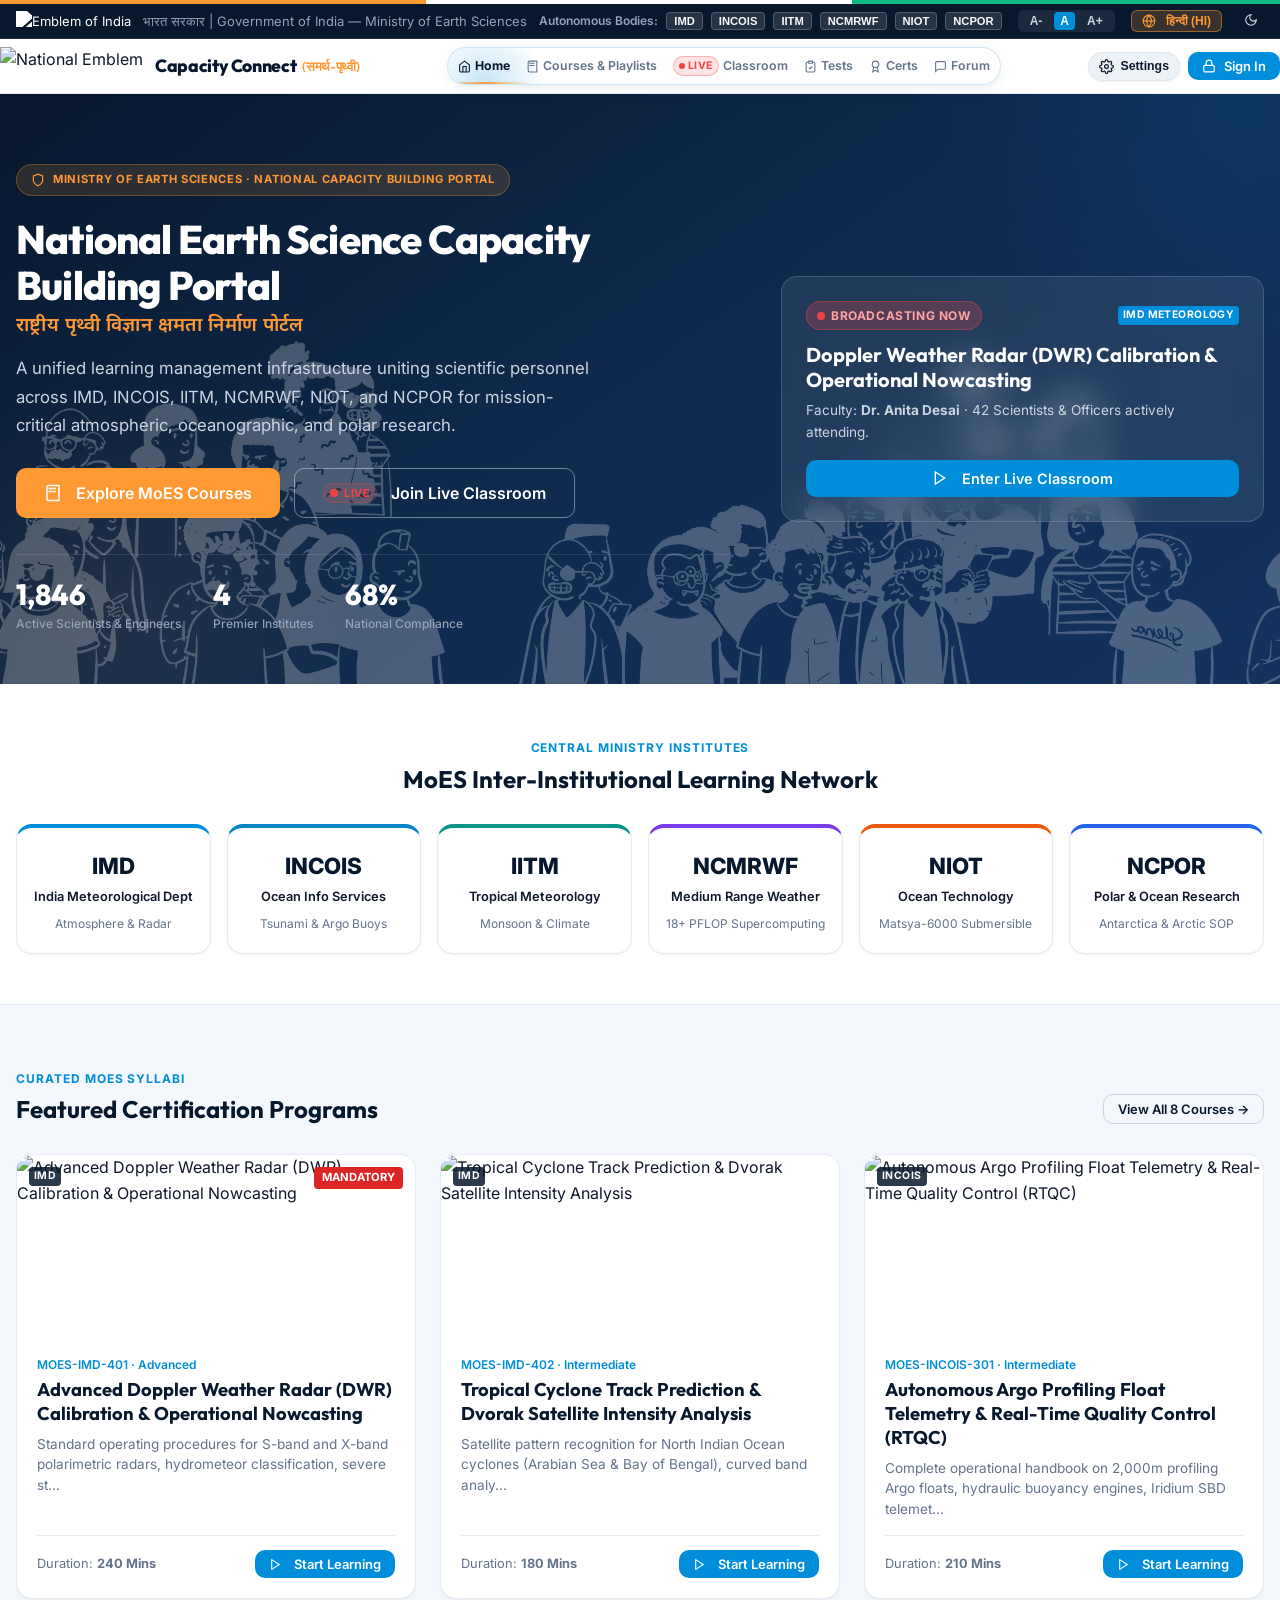
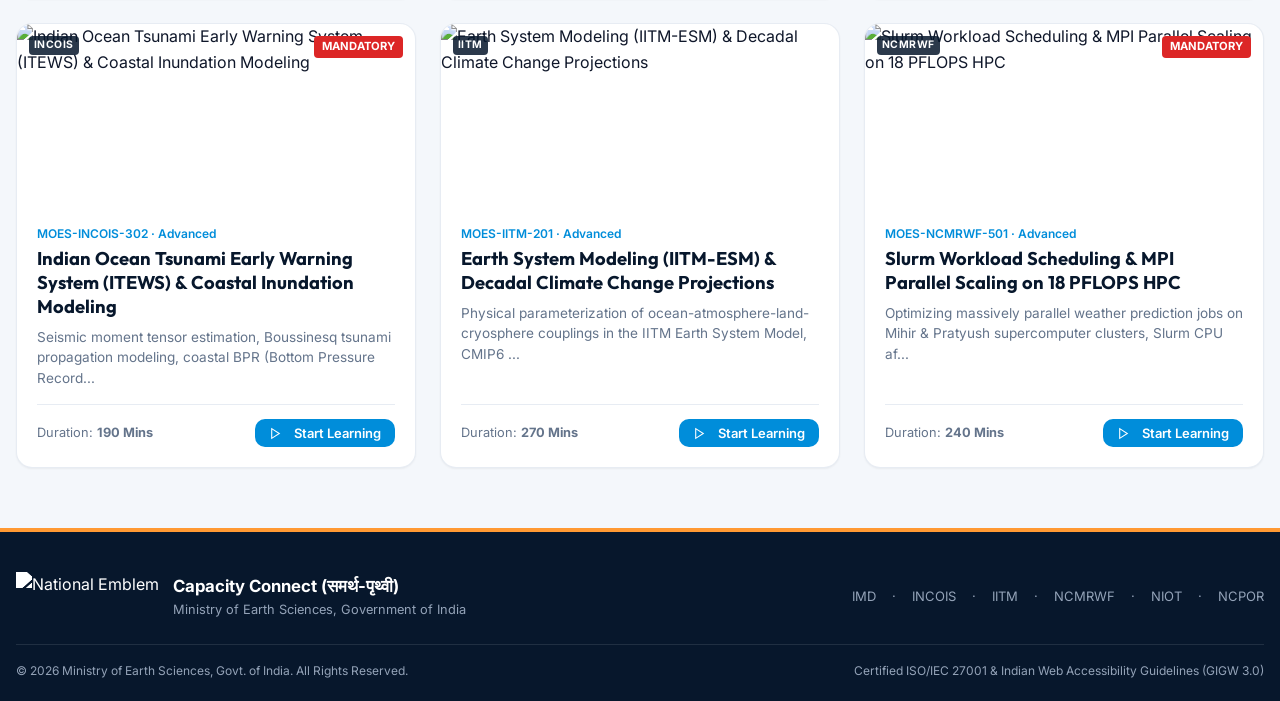
==== frontend/index.html @ c701a324 "feat: enterprise digital capacity building & LMS portal for MoES (SIH 2026 - PS 26075)" ====
<!DOCTYPE html>
<html lang="en">
<head>
  <meta charset="UTF-8" />
  <meta name="viewport" content="width=device-width, initial-scale=1.0" />
  <title>Capacity Connect (समर्थ-पृथ्वी) — Ministry of Earth Sciences, Govt. of India</title>
  <meta name="description" content="Official Enterprise E-Learning & Capacity Building Portal for Ministry of Earth Sciences (MoES) — IMD, INCOIS, IITM, NCMRWF, NIOT, NCPOR. SIH 2026." />
  
  <!-- Google Fonts -->
  <link rel="preconnect" href="https://fonts.googleapis.com">
  <link rel="preconnect" href="https://fonts.gstatic.com" crossorigin>
  <link href="https://fonts.googleapis.com/css2?family=Inter:wght@300;400;500;600;700;800&family=Outfit:wght@400;500;600;700;800&family=Merriweather:ital,wght@0,400;0,700;1,300&display=swap" rel="stylesheet">

  <!-- Application Styles -->
  <link rel="stylesheet" href="./src/styles/theme.css" />
  <link rel="stylesheet" href="./src/styles/components.css" />
  <link rel="stylesheet" href="./src/styles/responsive.css" />
</head>
<body>

  <!-- Dynamic Component Mount Points -->
  <header id="navbar-mount"></header>
  <main id="main-content-mount" style="flex: 1;"></main>
  
  <!-- Modals -->
  <div id="auth-modal-mount"></div>
  <div id="profile-modal-mount"></div>
  <div id="faculty-modal-mount"></div>

  <!-- Footer -->
  <footer style="background: var(--primary-navy); color: #94A3B8; padding: 40px 0 20px; border-top: 4px solid var(--saffron-gold); margin-top: auto;">
    <div class="app-container">
      <div style="display: flex; justify-content: space-between; align-items: center; flex-wrap: wrap; gap: 20px; padding-bottom: 24px; border-bottom: 1px solid rgba(255, 255, 255, 0.1);">
        <div style="display: flex; align-items: center; gap: 14px;">
          <img src="https://upload.wikimedia.org/wikipedia/commons/5/55/Emblem_of_India.svg" alt="National Emblem" style="height: 48px; filter: brightness(0) invert(1);" />
          <div>
            <div style="font-weight: 700; color: #FFF; font-size: 1.05rem;">Capacity Connect (समर्थ-पृथ्वी)</div>
            <div style="font-size: 0.8rem;">Ministry of Earth Sciences, Government of India</div>
          </div>
        </div>

        <div style="display: flex; gap: 16px; font-size: 0.8125rem;">
          <span>IMD</span> · <span>INCOIS</span> · <span>IITM</span> · <span>NCMRWF</span> · <span>NIOT</span> · <span>NCPOR</span>
        </div>
      </div>

      <div style="display: flex; justify-content: space-between; align-items: center; padding-top: 16px; font-size: 0.75rem; flex-wrap: wrap; gap: 10px;">
        <div>
          © 2026 Ministry of Earth Sciences, Govt. of India. All Rights Reserved.
        </div>
        <div>
          Certified ISO/IEC 27001 & Indian Web Accessibility Guidelines (GIGW 3.0)
        </div>
      </div>
    </div>
  </footer>

  <!-- Supabase SDK (v2 for Vanilla JS) -->
  <script src="https://cdn.jsdelivr.net/npm/@supabase/supabase-js@2"></script>
  <!-- API Gateway & PostgreSQL Services -->
  <script src="./src/services/apiGatewayClient.js"></script>
  <script src="./src/services/supabaseAuth.js"></script>
  <script src="./src/services/postgresService.js"></script>
  <script src="./src/config/supabase-config.js"></script>

  <!-- Firebase SDK (compat mode for vanilla JS) -->
  <script src="https://www.gstatic.com/firebasejs/10.12.0/firebase-app-compat.js"></script>
  <script src="https://www.gstatic.com/firebasejs/10.12.0/firebase-auth-compat.js"></script>
  <script src="https://www.gstatic.com/firebasejs/10.12.0/firebase-firestore-compat.js"></script>
  <script src="./src/config/firebase-config.js"></script>

  <!-- Core Libraries -->
  <script src="./src/vendor/gsap.min.js"></script>

  <!-- Scripts: i18n Engine & Components -->
  <script src="./src/i18n/i18n.js"></script>
  <script src="./src/components/CrowdCanvas.js"></script>
  <script src="./src/components/Navbar.js"></script>
  <script src="./src/components/AuthModal.js"></script>
  <script src="./src/components/ProfileModal.js"></script>
  <script src="./src/components/SettingsModal.js"></script>
  <script src="./src/components/LiveClassRoom.js"></script>
  <script src="./src/components/VideoPlayer.js"></script>
  <script src="./src/components/QuizExam.js"></script>
  <script src="./src/components/CertificateView.js"></script>
  <script src="./src/components/SkillHeatmap.js"></script>
  <script src="./src/components/DoubtForum.js"></script>
  <script src="./src/components/Leaderboard.js"></script>
  <script src="./src/components/FacultyStudio.js"></script>
  <script src="./src/components/LeaderAnalytics.js"></script>

  <!-- Master Application Script -->
  <script src="./src/pages/App.js"></script>
</body>
</html>
---- frontend/src/styles/theme.css ----
/**
 * theme.css - Design Tokens & Core Color System
 * Capacity Connect (समर्थ-पृथ्वी) — Ministry of Earth Sciences (MoES)
 * Phase 2: Enhanced dark mode, animations, Hindi font support
 */

@import url('https://fonts.googleapis.com/css2?family=Inter:wght@300;400;500;600;700;800&family=Outfit:wght@400;500;600;700;800&family=Merriweather:ital,wght@0,400;0,700;1,300&family=Noto+Sans+Devanagari:wght@400;500;600;700&display=swap');

:root {
  /* MoES Official Palette */
  --primary-navy: #07172C;
  --primary-navy-light: #0E294B;
  --primary-navy-card: #13335D;
  --ocean-cyan: #008DDA;
  --ocean-cyan-hover: #0077B6;
  --ocean-cyan-glow: rgba(0, 141, 218, 0.25);
  --saffron-gold: #FF9933;
  --saffron-gold-hover: #E67E22;
  --forest-green: #10B981;
  --emergency-red: #EF4444;

  /* Neutrals & Surfaces */
  --bg-main: #F4F7FB;
  --bg-surface: #FFFFFF;
  --bg-subtle: #EDF2F7;
  --bg-dark-glass: rgba(7, 23, 44, 0.85);
  --bg-card-glass: rgba(255, 255, 255, 0.88);
  --bg-input: #FFFFFF;
  --bg-modal-overlay: rgba(7, 23, 44, 0.6);
  
  --border-light: rgba(226, 232, 240, 0.8);
  --border-medium: #CBD5E1;
  --border-cyan: rgba(0, 141, 218, 0.4);
  --border-input: #CBD5E1;

  /* Typography */
  --font-sans: 'Inter', -apple-system, BlinkMacSystemFont, "Segoe UI", Roboto, sans-serif;
  --font-heading: 'Outfit', sans-serif;
  --font-serif: 'Merriweather', Georgia, serif;
  --font-hindi: 'Noto Sans Devanagari', 'Mangal', sans-serif;

  --text-main: #0F172A;
  --text-muted: #64748B;
  --text-inverse: #FFFFFF;
  --text-gold: #D97706;
  --text-heading: #07172C;
  --text-link: var(--ocean-cyan);

  /* Elevation Shadows */
  --shadow-sm: 0 1px 2px 0 rgba(0, 0, 0, 0.05);
  --shadow-md: 0 4px 6px -1px rgba(0, 0, 0, 0.08), 0 2px 4px -1px rgba(0, 0, 0, 0.04);
  --shadow-lg: 0 10px 15px -3px rgba(0, 0, 0, 0.1), 0 4px 6px -2px rgba(0, 0, 0, 0.05);
  --shadow-xl: 0 20px 25px -5px rgba(7, 23, 44, 0.12), 0 10px 10px -5px rgba(7, 23, 44, 0.04);
  --shadow-cyan-glow: 0 0 20px rgba(0, 141, 218, 0.35);
  --shadow-card-hover: 0 12px 28px -6px rgba(7, 23, 44, 0.15);

  /* Transitions & Radii */
  --radius-sm: 6px;
  --radius-md: 10px;
  --radius-lg: 16px;
  --radius-xl: 24px;
  --radius-full: 9999px;
  --transition: all 0.25s cubic-bezier(0.4, 0, 0.2, 1);
  --transition-fast: all 0.15s ease;
  --transition-slow: all 0.4s cubic-bezier(0.25, 0.46, 0.45, 0.94);
}

/* ============================================
   DARK MODE TOKENS - Comprehensive Coverage
   ============================================ */
body.dark-mode {
  --bg-main: #0B132B;
  --bg-surface: #1C2541;
  --bg-subtle: #243054;
  --bg-card-glass: rgba(28, 37, 65, 0.9);
  --bg-input: #1a2240;
  --bg-modal-overlay: rgba(0, 0, 0, 0.7);

  --border-light: rgba(255, 255, 255, 0.08);
  --border-medium: rgba(255, 255, 255, 0.15);
  --border-input: rgba(255, 255, 255, 0.18);

  --text-main: #F1F5F9;
  --text-muted: #94A3B8;
  --text-heading: #FFFFFF;
  --text-gold: #FBBF24;

  --shadow-sm: 0 1px 3px rgba(0, 0, 0, 0.3);
  --shadow-md: 0 4px 8px rgba(0, 0, 0, 0.35);
  --shadow-lg: 0 10px 20px rgba(0, 0, 0, 0.4);
  --shadow-card-hover: 0 12px 28px rgba(0, 0, 0, 0.45);
}

/* ============================================
   BASE RESETS & TYPOGRAPHY
   ============================================ */
* {
  box-sizing: border-box;
  margin: 0;
  padding: 0;
}

html {
  scroll-behavior: smooth;
  overflow-x: hidden;
}

body {
  font-family: var(--font-sans);
  background-color: var(--bg-main);
  color: var(--text-main);
  line-height: 1.6;
  min-height: 100vh;
  display: flex;
  flex-direction: column;
  -webkit-font-smoothing: antialiased;
  -moz-osx-font-smoothing: grayscale;
  overflow-x: hidden;
}

h1, h2, h3, h4, h5, h6 {
  font-family: var(--font-heading);
  color: var(--text-heading);
  font-weight: 700;
  line-height: 1.25;
}

body.dark-mode h1,
body.dark-mode h2,
body.dark-mode h3,
body.dark-mode h4 {
  color: #FFFFFF;
}

/* Hindi text styling */
.hindi-text, [lang="hi"] {
  font-family: var(--font-hindi);
}

a {
  color: var(--text-link);
  text-decoration: none;
  transition: var(--transition);
}

a:hover {
  color: var(--ocean-cyan-hover);
}

/* Indian Tricolor Ribbon */
.tricolor-stripe {
  height: 4px;
  width: 100%;
  background: linear-gradient(90deg, #FF9933 0%, #FF9933 33.3%, #FFFFFF 33.3%, #FFFFFF 66.6%, #10B981 66.6%, #10B981 100%);
  position: relative;
  z-index: 1000;
}

/* Accessibility Font Resizing */
body.font-small { font-size: 14px; }
body.font-normal { font-size: 16px; }
body.font-large { font-size: 18px; }

/* ============================================
   DARK MODE: FORM ELEMENTS
   ============================================ */
body.dark-mode input,
body.dark-mode textarea,
body.dark-mode select {
  background-color: var(--bg-input) !important;
  color: var(--text-main) !important;
  border-color: var(--border-input) !important;
}

body.dark-mode input::placeholder,
body.dark-mode textarea::placeholder {
  color: #64748B !important;
}

body.dark-mode option {
  background-color: var(--bg-surface);
  color: var(--text-main);
}

body.dark-mode .modal-card {
  background: var(--bg-surface);
  border-color: var(--border-medium);
}

body.dark-mode .form-label {
  color: var(--text-main);
}

body.dark-mode .form-control {
  background: var(--bg-input);
  color: var(--text-main);
  border-color: var(--border-input);
}

body.dark-mode footer {
  background: #060e1f !important;
}

body.dark-mode .gov-top-bar {
  background-color: #050c1b;
}

body.dark-mode .main-navbar {
  background: rgba(28, 37, 65, 0.95);
  border-bottom-color: rgba(255, 255, 255, 0.06);
}

body.dark-mode .nav-link {
  color: #CBD5E1;
}

body.dark-mode .nav-link:hover,
body.dark-mode .nav-link.active {
  color: var(--ocean-cyan);
  background: rgba(0, 141, 218, 0.12);
}

body.dark-mode .profile-name {
  color: #F1F5F9;
}

body.dark-mode .btn-outline {
  color: #CBD5E1;
  border-color: rgba(255, 255, 255, 0.2);
}

body.dark-mode .btn-outline:hover {
  background: rgba(0, 141, 218, 0.15);
  border-color: var(--ocean-cyan);
  color: var(--ocean-cyan);
}

body.dark-mode .inst-filter-btn {
  background: rgba(255, 255, 255, 0.06);
  color: #94A3B8;
  border-color: rgba(255, 255, 255, 0.1);
}

body.dark-mode .inst-filter-btn.active {
  background: var(--ocean-cyan);
  color: #FFF;
}

body.dark-mode .catalog-search-input {
  background: var(--bg-input) !important;
  color: var(--text-main) !important;
  border-color: var(--border-input) !important;
}

body.dark-mode .divider-text {
  color: #64748B;
}

body.dark-mode .divider-text::before,
body.dark-mode .divider-text::after {
  background: rgba(255, 255, 255, 0.1);
}

/* ============================================
   ANIMATION KEYFRAMES
   ============================================ */

/* Reveal from bottom */
@keyframes revealUp {
  from {
    opacity: 0;
    transform: translateY(40px);
  }
  to {
    opacity: 1;
    transform: translateY(0);
  }
}

/* Fade in */
@keyframes fadeIn {
  from { opacity: 0; }
  to { opacity: 1; }
}

/* Slide in from left */
@keyframes slideInLeft {
  from {
    opacity: 0;
    transform: translateX(-30px);
  }
  to {
    opacity: 1;
    transform: translateX(0);
  }
}

/* Slide in from right */
@keyframes slideInRight {
  from {
    opacity: 0;
    transform: translateX(30px);
  }
  to {
    opacity: 1;
    transform: translateX(0);
  }
}

/* Scale pop */
@keyframes scalePop {
  0% { transform: scale(0.8); opacity: 0; }
  70% { transform: scale(1.02); }
  100% { transform: scale(1); opacity: 1; }
}

/* Shimmer loading effect */
@keyframes shimmer {
  0% { background-position: -200% 0; }
  100% { background-position: 200% 0; }
}

/* Pulse glow */
@keyframes pulseGlow {
  0%, 100% { box-shadow: 0 0 0 0 rgba(0, 141, 218, 0.3); }
  50% { box-shadow: 0 0 20px 4px rgba(0, 141, 218, 0.15); }
}

/* Counter tick up */
@keyframes countUp {
  from { opacity: 0; transform: translateY(20px); }
  to { opacity: 1; transform: translateY(0); }
}

/* Floating particles */
@keyframes float {
  0%, 100% { transform: translateY(0) rotate(0deg); }
  33% { transform: translateY(-12px) rotate(2deg); }
  66% { transform: translateY(-6px) rotate(-1deg); }
}

/* Spin */
@keyframes spin {
  from { transform: rotate(0deg); }
  to { transform: rotate(360deg); }
}

/* Progress bar */
@keyframes progressFill {
  from { width: 0%; }
  to { width: var(--progress-width, 100%); }
}

/* Menu slide in */
@keyframes menuSlideIn {
  from {
    opacity: 0;
    transform: translateX(100%);
  }
  to {
    opacity: 1;
    transform: translateX(0);
  }
}

@keyframes menuSlideOut {
  from {
    opacity: 1;
    transform: translateX(0);
  }
  to {
    opacity: 0;
    transform: translateX(100%);
  }
}

/* Stagger children */
.stagger-children > * {
  opacity: 0;
  animation: revealUp 0.5s ease forwards;
}
.stagger-children > *:nth-child(1) { animation-delay: 0.05s; }
.stagger-children > *:nth-child(2) { animation-delay: 0.1s; }
.stagger-children > *:nth-child(3) { animation-delay: 0.15s; }
.stagger-children > *:nth-child(4) { animation-delay: 0.2s; }
.stagger-children > *:nth-child(5) { animation-delay: 0.25s; }
.stagger-children > *:nth-child(6) { animation-delay: 0.3s; }
.stagger-children > *:nth-child(7) { animation-delay: 0.35s; }
.stagger-children > *:nth-child(8) { animation-delay: 0.4s; }

/* Scroll Reveal Classes */
.reveal-on-scroll {
  opacity: 0;
  transform: translateY(30px);
  transition: opacity 0.6s ease, transform 0.6s ease;
}

.reveal-on-scroll.revealed {
  opacity: 1;
  transform: translateY(0);
}

.reveal-left {
  opacity: 0;
  transform: translateX(-30px);
  transition: opacity 0.6s ease, transform 0.6s ease;
}

.reveal-left.revealed {
  opacity: 1;
  transform: translateX(0);
}

.reveal-right {
  opacity: 0;
  transform: translateX(30px);
  transition: opacity 0.6s ease, transform 0.6s ease;
}

.reveal-right.revealed {
  opacity: 1;
  transform: translateX(0);
}

/* Upload progress animation */
.upload-progress-bar {
  height: 6px;
  background: linear-gradient(90deg, var(--ocean-cyan), var(--saffron-gold));
  border-radius: 3px;
  animation: progressFill 2s ease-out forwards;
}

/* Animated counter */
.animated-counter {
  display: inline-block;
  animation: countUp 0.8s ease-out forwards;
}
---- frontend/src/styles/components.css ----
/**
 * components.css - Reusable UI Components
 * Capacity Connect LMS — MoES Govt of India
 */

/* Container Layout */
.app-container {
  max-width: 1520px;
  margin: 0 auto;
  padding: 0 24px;
  width: 100%;
  box-sizing: border-box;
}

@media (max-width: 1400px) {
  .app-container {
    padding: 0 16px;
  }
}

@media (min-width: 1600px) {
  .app-container {
    max-width: 1560px;
  }
}

/* Accessibility Top Bar */
.gov-top-bar {
  background-color: var(--primary-navy);
  color: #94A3B8;
  font-size: 0.8125rem;
  padding: 6px 0;
  border-bottom: 1px solid rgba(255, 255, 255, 0.1);
}

.gov-top-bar .inner {
  display: flex;
  justify-content: space-between;
  align-items: center;
}

.gov-top-bar .gov-identity {
  display: flex;
  align-items: center;
  gap: 12px;
}

.gov-top-bar .emblem-small {
  height: 20px;
  filter: brightness(0) invert(1);
}

.gov-top-bar .tools {
  display: flex;
  align-items: center;
  gap: 16px;
}

.font-resizer {
  display: flex;
  gap: 6px;
  background: rgba(255, 255, 255, 0.08);
  padding: 2px 6px;
  border-radius: var(--radius-sm);
}

.font-btn {
  background: none;
  border: none;
  color: #CBD5E1;
  font-size: 0.75rem;
  font-weight: 600;
  cursor: pointer;
  padding: 2px 6px;
  border-radius: 4px;
  transition: var(--transition);
}

.font-btn:hover, .font-btn.active {
  background: var(--ocean-cyan);
  color: #FFF;
}

.lang-toggle-btn {
  background: rgba(255, 153, 51, 0.2);
  border: 1px solid rgba(255, 153, 51, 0.5);
  color: var(--saffron-gold);
  font-weight: 600;
  font-size: 0.75rem;
  padding: 3px 10px;
  border-radius: var(--radius-sm);
  cursor: pointer;
  display: flex;
  align-items: center;
  gap: 6px;
  transition: var(--transition);
}

.lang-toggle-btn:hover {
  background: var(--saffron-gold);
  color: #FFF;
}

/* Main Navigation Bar */
.main-navbar {
  background: var(--bg-surface);
  box-shadow: var(--shadow-sm);
  position: sticky;
  top: 0;
  z-index: 900;
  backdrop-filter: blur(12px);
  -webkit-backdrop-filter: blur(12px);
  border-bottom: 1px solid var(--border-light);
}

.nav-inner {
  display: flex;
  justify-content: space-between;
  align-items: center;
  padding: 8px 0;
  gap: 12px;
  width: 100%;
  flex-wrap: nowrap;
}

.brand-section {
  display: flex;
  align-items: center;
  gap: 12px;
  flex-shrink: 0;
  min-width: 0;
}

.brand-emblem {
  height: 46px;
  width: auto;
  flex-shrink: 0;
  transition: height 0.2s ease;
}

.brand-text h1 {
  font-size: 1.25rem;
  font-weight: 800;
  letter-spacing: -0.02em;
  color: var(--primary-navy);
  display: flex;
  align-items: center;
  gap: 6px;
  margin: 0;
  line-height: 1.15;
  white-space: nowrap;
}

.brand-text .hindi-sub {
  font-size: 0.8rem;
  color: var(--saffron-gold);
  font-weight: 600;
  display: inline-block;
}

.brand-text .ministry-sub {
  font-size: 0.72rem;
  color: var(--text-muted);
  font-weight: 500;
  display: block;
  white-space: nowrap;
}

@media (max-width: 1450px) {
  .brand-text .ministry-sub {
    display: none !important;
  }
  .brand-emblem {
    height: 38px;
  }
  .brand-text h1 {
    font-size: 1.1rem;
  }
}

.nav-links {
  display: flex;
  align-items: center;
  gap: 8px;
  list-style: none;
}

.nav-link {
  color: var(--text-main);
  font-weight: 600;
  font-size: 0.85rem;
  padding: 6px 12px;
  border-radius: var(--radius-md);
  display: flex;
  align-items: center;
  gap: 6px;
  transition: var(--transition);
  cursor: pointer;
}

.nav-link:hover, .nav-link.active {
  background: var(--bg-subtle);
  color: var(--ocean-cyan);
}

.nav-actions {
  display: flex;
  align-items: center;
  justify-content: flex-end;
  gap: 8px;
  flex-shrink: 0;
}

/* Settings Pill Button */
.btn-settings-pill {
  display: inline-flex;
  align-items: center;
  gap: 6px;
  padding: 7px 12px;
  border-radius: var(--radius-full);
  background: var(--bg-subtle);
  border: 1px solid var(--border-light);
  color: var(--text-main);
  font-size: 0.8rem;
  font-weight: 600;
  cursor: pointer;
  transition: all 0.25s cubic-bezier(0.16, 1, 0.3, 1);
  box-shadow: 0 1px 3px rgba(0, 0, 0, 0.05);
  user-select: none;
  white-space: nowrap;
}

@media (max-width: 1320px) {
  .btn-settings-pill {
    padding: 6px 10px;
    font-size: 0.77rem;
  }
}

@media (max-width: 1180px) {
  .btn-settings-pill .settings-pill-label {
    display: none;
  }
  .btn-settings-pill {
    padding: 6px 8px;
  }
}

.btn-settings-pill:hover {
  background: rgba(0, 141, 218, 0.1);
  border-color: var(--ocean-cyan);
  color: var(--ocean-cyan);
  transform: translateY(-1px);
  box-shadow: 0 4px 12px rgba(0, 141, 218, 0.15);
}

.btn-settings-pill svg {
  transition: transform 0.4s ease;
}

.btn-settings-pill:hover svg {
  transform: rotate(45deg);
}

body.dark-mode .btn-settings-pill {
  background: rgba(30, 41, 59, 0.7);
  border-color: rgba(255, 255, 255, 0.12);
  color: #E2E8F0;
}

body.dark-mode .btn-settings-pill:hover {
  background: rgba(56, 189, 248, 0.15);
  border-color: var(--ocean-cyan);
  color: #38BDF8;
}

/* User Profile Badge Chip */
.user-profile-chip {
  display: flex;
  align-items: center;
  gap: 8px;
  background: var(--bg-subtle);
  padding: 3px 10px 3px 3px;
  border-radius: var(--radius-full);
  border: 1px solid var(--border-light);
  cursor: pointer;
  transition: var(--transition);
  flex-shrink: 0;
  user-select: none;
  white-space: nowrap;
}

.user-profile-chip:hover {
  border-color: var(--ocean-cyan);
  box-shadow: var(--shadow-sm);
}

.avatar-circle {
  width: 34px;
  height: 34px;
  border-radius: 50%;
  object-fit: cover;
  border: 2px solid var(--ocean-cyan);
  flex-shrink: 0;
}

.profile-info {
  display: flex;
  flex-direction: column;
}

.profile-name {
  font-size: 0.82rem;
  font-weight: 700;
  color: var(--primary-navy);
  line-height: 1.1;
  white-space: nowrap;
}

.role-tag {
  font-size: 0.65rem;
  font-weight: 700;
  text-transform: uppercase;
  letter-spacing: 0.04em;
  padding: 1px 5px;
  border-radius: 4px;
  display: inline-block;
  width: fit-content;
}

.role-tag.admin { background: #FEF3C7; color: #92400E; }
.role-tag.trainer { background: #E0E7FF; color: #3730A3; }
.role-tag.employee { background: #DCFCE7; color: #166534; }

/* Buttons */
.btn {
  display: inline-flex;
  align-items: center;
  justify-content: center;
  gap: 8px;
  font-family: var(--font-sans);
  font-weight: 600;
  font-size: 0.9rem;
  padding: 10px 20px;
  border-radius: var(--radius-md);
  border: none;
  cursor: pointer;
  transition: var(--transition);
}

.btn-primary {
  background: var(--ocean-cyan);
  color: #FFF;
}
.btn-primary:hover {
  background: var(--ocean-cyan-hover);
  box-shadow: 0 4px 12px rgba(0, 141, 218, 0.3);
}

.btn-saffron {
  background: var(--saffron-gold);
  color: #FFF;
}
.btn-saffron:hover {
  background: var(--saffron-gold-hover);
  box-shadow: 0 4px 12px rgba(255, 153, 51, 0.3);
}

.btn-outline {
  background: transparent;
  color: var(--primary-navy);
  border: 1.5px solid var(--border-medium);
}
.btn-outline:hover {
  background: var(--bg-subtle);
  border-color: var(--ocean-cyan);
  color: var(--ocean-cyan);
}

.btn-sm {
  padding: 6px 14px;
  font-size: 0.8125rem;
}

/* Modern Card */
.card {
  background: var(--bg-surface);
  border: 1px solid var(--border-light);
  border-radius: var(--radius-lg);
  padding: 24px;
  box-shadow: var(--shadow-sm);
  transition: var(--transition);
}

.card:hover {
  box-shadow: var(--shadow-lg);
  transform: translateY(-2px);
}

/* Pulsing Live Badge */
.live-badge {
  display: inline-flex;
  align-items: center;
  gap: 6px;
  background: rgba(239, 68, 68, 0.15);
  color: var(--emergency-red);
  font-size: 0.75rem;
  font-weight: 700;
  padding: 4px 10px;
  border-radius: var(--radius-full);
  border: 1px solid rgba(239, 68, 68, 0.3);
  text-transform: uppercase;
  letter-spacing: 0.05em;
}

.pulse-dot {
  width: 8px;
  height: 8px;
  background: var(--emergency-red);
  border-radius: 50%;
  animation: pulseAnimation 1.5s infinite;
}

@keyframes pulseAnimation {
  0% { transform: scale(0.95); box-shadow: 0 0 0 0 rgba(239, 68, 68, 0.7); }
  70% { transform: scale(1.1); box-shadow: 0 0 0 8px rgba(239, 68, 68, 0); }
  100% { transform: scale(0.95); box-shadow: 0 0 0 0 rgba(239, 68, 68, 0); }
}

/* Modal Overlay */
.modal-overlay {
  position: fixed;
  top: 0;
  left: 0;
  right: 0;
  bottom: 0;
  background: rgba(7, 23, 44, 0.65);
  backdrop-filter: blur(8px);
  display: flex;
  align-items: center;
  justify-content: center;
  z-index: 2000;
  padding: 20px;
  opacity: 0;
  visibility: hidden;
  transition: opacity 0.3s ease, visibility 0.3s ease;
}

.modal-overlay.active {
  opacity: 1;
  visibility: visible;
}

.modal-card {
  background: var(--bg-surface);
  border-radius: var(--radius-xl);
  width: 100%;
  max-width: 540px;
  box-shadow: var(--shadow-xl);
  overflow: hidden;
  border: 1px solid var(--border-light);
  transform: translateY(20px) scale(0.98);
  transition: transform 0.3s ease;
}

.modal-overlay.active .modal-card {
  transform: translateY(0) scale(1);
}

/* Split Sign-in Modal Card with Interactive DotMap (Travel Connect style) */
.modal-card-split {
  max-width: 980px;
  width: 95%;
  display: flex;
  overflow: hidden;
  border-radius: 20px;
  box-shadow: 0 30px 70px -15px rgba(10, 38, 71, 0.45);
  border: 1px solid var(--border-medium);
  background: var(--bg-surface);
}

.modal-left-map {
  width: 48%;
  min-height: 640px;
  position: relative;
  background: radial-gradient(circle at 20% 20%, #0A2647 0%, #06182E 70%, #030D1B 100%);
  overflow: hidden;
  display: flex;
  flex-direction: column;
  justify-content: space-between;
  border-right: 1px solid var(--border-light);
}

.dot-map-canvas {
  position: absolute;
  top: 0;
  left: 0;
  width: 100%;
  height: 100%;
  pointer-events: none;
}

.dot-map-overlay {
  position: relative;
  z-index: 5;
  padding: 32px;
  display: flex;
  flex-direction: column;
  height: 100%;
  justify-content: space-between;
  color: #FFF;
}

.dot-map-badge {
  display: inline-flex;
  align-items: center;
  gap: 6px;
  padding: 4px 10px;
  background: rgba(0, 141, 218, 0.2);
  border: 1px solid rgba(0, 141, 218, 0.4);
  color: #38BDF8;
  border-radius: 9999px;
  font-size: 0.72rem;
  font-weight: 700;
  letter-spacing: 0.05em;
  text-transform: uppercase;
}

.dot-map-nodes {
  background: rgba(10, 38, 71, 0.75);
  backdrop-filter: blur(12px);
  border: 1px solid rgba(255, 255, 255, 0.14);
  border-radius: 12px;
  padding: 14px 16px;
  margin-top: auto;
}

.modal-right-form {
  flex: 1;
  padding: 36px 32px;
  background: var(--bg-surface);
  overflow-y: auto;
  max-height: 88vh;
  position: relative;
}

/* Shimmer Button Effect */
.btn-shimmer-wrap {
  position: relative;
  overflow: hidden;
  border-radius: var(--radius-md);
}

.btn-shimmer-wrap::after {
  content: '';
  position: absolute;
  top: 0;
  left: -150%;
  width: 100%;
  height: 100%;
  background: linear-gradient(90deg, transparent, rgba(255, 255, 255, 0.35), transparent);
  transform: skewX(-20deg);
  transition: none;
}

.btn-shimmer-wrap:hover::after {
  left: 150%;
  transition: all 0.8s ease-in-out;
}

@media (max-width: 860px) {
  .modal-card-split {
    max-width: 480px;
    flex-direction: column;
  }
  .modal-left-map {
    display: none;
  }
  .modal-right-form {
    padding: 24px 20px;
  }
}

.modal-header {
  padding: 20px 28px;
  background: var(--primary-navy);
  color: #FFF;
  display: flex;
  justify-content: space-between;
  align-items: center;
}

.modal-header h3 {
  color: #FFF;
  font-size: 1.25rem;
  margin: 0;
}

.modal-close {
  background: none;
  border: none;
  color: #94A3B8;
  cursor: pointer;
  font-size: 1.5rem;
  line-height: 1;
}

.modal-close:hover {
  color: #FFF;
}

.modal-body {
  padding: 28px;
}

/* Form inputs */
.form-group {
  margin-bottom: 20px;
}

.form-label {
  display: block;
  font-size: 0.875rem;
  font-weight: 600;
  color: var(--primary-navy);
  margin-bottom: 6px;
}

.form-control {
  width: 100%;
  padding: 12px 16px;
  font-size: 0.9375rem;
  font-family: var(--font-sans);
  border: 1.5px solid var(--border-medium);
  border-radius: var(--radius-md);
  background: var(--bg-surface);
  color: var(--text-main);
  transition: var(--transition);
}

.form-control:focus {
  outline: none;
  border-color: var(--ocean-cyan);
  box-shadow: 0 0 0 3px var(--ocean-cyan-glow);
}

/* Google Sign-in Mock Button */
.btn-google {
  width: 100%;
  display: flex;
  align-items: center;
  justify-content: center;
  gap: 12px;
  background: #FFF;
  border: 1.5px solid #CBD5E1;
  color: #1E293B;
  padding: 12px 20px;
  font-weight: 600;
  font-size: 0.95rem;
  border-radius: var(--radius-md);
  cursor: pointer;
  transition: var(--transition);
}

.btn-google:hover {
  background: #F8FAFC;
  border-color: #94A3B8;
  box-shadow: var(--shadow-sm);
}

.btn-google img {
  width: 22px;
  height: 22px;
}

body.dark-mode .btn-google {
  background: var(--bg-surface);
  border-color: var(--border-medium);
  color: var(--text-main);
}

body.dark-mode .btn-google:hover {
  background: var(--bg-subtle);
  border-color: var(--ocean-cyan);
}

/* Google Account Chooser Cards */
.google-acc-card {
  transition: all 0.2s cubic-bezier(0.16, 1, 0.3, 1);
  user-select: none;
}
.google-acc-card:hover {
  border-color: #4285F4 !important;
  background: rgba(66, 133, 244, 0.06) !important;
  transform: translateY(-1px);
  box-shadow: 0 4px 12px rgba(66, 133, 244, 0.15);
}
.google-acc-card:active {
  transform: scale(0.99);
}
body.dark-mode .google-acc-card {
  background: var(--bg-surface);
  border-color: var(--border-medium);
}
body.dark-mode .google-acc-card:hover {
  background: rgba(66, 133, 244, 0.12) !important;
  border-color: #4285F4 !important;
}

/* Divider with text */
.divider-text {
  display: flex;
  align-items: center;
  text-align: center;
  margin: 20px 0;
  color: var(--text-muted);
  font-size: 0.8125rem;
  text-transform: uppercase;
  font-weight: 600;
  letter-spacing: 0.05em;
}

.divider-text::before,
.divider-text::after {
  content: '';
  flex: 1;
  border-bottom: 1px solid var(--border-light);
}

.divider-text::before { margin-right: 12px; }
.divider-text::after { margin-left: 12px; }

/* Circular Photo Uploader with real-time preview */
.avatar-upload-wrapper {
  display: flex;
  flex-direction: column;
  align-items: center;
  margin-bottom: 24px;
}

.avatar-upload-preview {
  width: 110px;
  height: 110px;
  border-radius: 50%;
  object-fit: cover;
  border: 4px solid var(--ocean-cyan);
  box-shadow: var(--shadow-md);
  margin-bottom: 12px;
  position: relative;
}

.avatar-upload-btn {
  display: inline-flex;
  align-items: center;
  gap: 6px;
  font-size: 0.8125rem;
  font-weight: 600;
  color: var(--ocean-cyan);
  cursor: pointer;
  padding: 6px 14px;
  border: 1px dashed var(--ocean-cyan);
  border-radius: var(--radius-full);
  background: rgba(0, 141, 218, 0.05);
  transition: var(--transition);
}

.avatar-upload-btn:hover {
  background: rgba(0, 141, 218, 0.15);
}

/* Exam Timer & Question Palette */
.exam-topbar {
  display: flex;
  justify-content: space-between;
  align-items: center;
  background: var(--primary-navy);
  color: #FFF;
  padding: 16px 24px;
  border-radius: var(--radius-lg) var(--radius-lg) 0 0;
}

.exam-timer {
  display: flex;
  align-items: center;
  gap: 8px;
  font-family: monospace;
  font-size: 1.35rem;
  font-weight: 700;
  color: var(--saffron-gold);
  background: rgba(255, 153, 51, 0.15);
  padding: 6px 14px;
  border-radius: var(--radius-md);
}

.question-palette-grid {
  display: grid;
  grid-template-columns: repeat(5, 1fr);
  gap: 10px;
  margin-top: 14px;
}

.palette-bubble {
  width: 36px;
  height: 36px;
  border-radius: 50%;
  display: flex;
  align-items: center;
  justify-content: center;
  font-weight: 700;
  font-size: 0.875rem;
  cursor: pointer;
  border: 1.5px solid var(--border-medium);
  background: var(--bg-surface);
  color: var(--text-muted);
  transition: var(--transition);
}

.palette-bubble.active {
  border-color: var(--ocean-cyan);
  box-shadow: 0 0 0 2px var(--ocean-cyan);
}

.palette-bubble.answered {
  background: var(--forest-green);
  color: #FFF;
  border-color: var(--forest-green);
}

.palette-bubble.marked {
  background: #A855F7;
  color: #FFF;
  border-color: #A855F7;
}

/* Official Certificate Guilloche Frame */
.cert-container {
  background: #FFFDF9;
  border: 8px double #C4A44D;
  padding: 40px;
  position: relative;
  box-shadow: 0 10px 30px rgba(0, 0, 0, 0.15);
  font-family: var(--font-serif);
  color: #1F2937;
  border-radius: 8px;
  max-width: 900px;
  margin: 0 auto;
}

.cert-corner-ornament {
  position: absolute;
  width: 32px;
  height: 32px;
  border: 2px solid #C4A44D;
}
.cert-corner-tl { top: 8px; left: 8px; border-right: none; border-bottom: none; }
.cert-corner-tr { top: 8px; right: 8px; border-left: none; border-bottom: none; }
.cert-corner-bl { bottom: 8px; left: 8px; border-right: none; border-top: none; }
.cert-corner-br { bottom: 8px; right: 8px; border-left: none; border-top: none; }

.cert-emblem {
  height: 70px;
  display: block;
  margin: 0 auto 12px;
}

.cert-title {
  text-align: center;
  font-size: 2.2rem;
  font-weight: 700;
  letter-spacing: 0.05em;
  color: #07172C;
  text-transform: uppercase;
  margin-bottom: 4px;
}

.cert-subtitle {
  text-align: center;
  font-size: 0.95rem;
  color: #6B7280;
  letter-spacing: 0.1em;
  text-transform: uppercase;
  margin-bottom: 24px;
}

.cert-candidate {
  text-align: center;
  font-size: 1.85rem;
  font-weight: 700;
  color: #B45309;
  text-decoration: underline;
  text-underline-offset: 6px;
  margin: 16px 0;
  font-family: var(--font-heading);
}

.cert-footer-row {
  display: flex;
  justify-content: space-between;
  align-items: flex-end;
  margin-top: 40px;
  padding-top: 20px;
  border-top: 1px solid #E5E7EB;
}

.cert-qr-box {
  text-align: center;
}

.cert-hash-stamp {
  font-family: monospace;
  font-size: 0.6875rem;
  color: #9CA3AF;
  word-break: break-all;
  max-width: 300px;
}

/* Skill Heatmap Grid */
.heatmap-table {
  width: 100%;
  border-collapse: collapse;
  margin-top: 16px;
  border-radius: var(--radius-md);
  overflow: hidden;
}

.heatmap-table th, .heatmap-table td {
  padding: 12px 16px;
  text-align: center;
  border: 1px solid var(--border-light);
  font-size: 0.875rem;
}

.heatmap-table th {
  background: var(--primary-navy);
  color: #FFF;
  font-weight: 600;
}

.heatmap-cell {
  font-weight: 700;
  border-radius: 4px;
  padding: 6px 12px;
  display: inline-block;
  min-width: 52px;
}

.score-low { background: #FEE2E2; color: #991B1B; }
.score-medium { background: #FEF3C7; color: #92400E; }
.score-high { background: #DCFCE7; color: #166534; }

/* -------------------------------------------------------------
   Scroll Reveal Animations
   ------------------------------------------------------------- */
.reveal-on-scroll {
  opacity: 0;
  transform: translateY(22px);
  transition: opacity 0.55s cubic-bezier(0.16, 1, 0.3, 1), transform 0.55s cubic-bezier(0.16, 1, 0.3, 1);
  will-change: opacity, transform;
}

.reveal-on-scroll.is-revealed {
  opacity: 1;
  transform: translateY(0);
}

/* -------------------------------------------------------------
   Faculty & Trainer Studio Styles
   ------------------------------------------------------------- */
.btn-faculty-studio {
  display: inline-flex;
  align-items: center;
  gap: 6px;
  background: linear-gradient(135deg, #FF9933 0%, #E67E22 100%);
  color: #FFFFFF !important;
  font-weight: 700;
  font-size: 0.8125rem;
  padding: 7px 14px;
  border-radius: 6px;
  border: none;
  cursor: pointer;
  box-shadow: 0 2px 6px rgba(230, 126, 34, 0.35);
  transition: transform 0.15s ease, box-shadow 0.15s ease;
}

.btn-faculty-studio:hover {
  transform: translateY(-1px);
  box-shadow: 0 4px 12px rgba(230, 126, 34, 0.45);
}

/* -------------------------------------------------------------
   MoES Faculty & Trainer Studio Styles
   ------------------------------------------------------------- */
.faculty-studio-card {
  max-width: 920px;
  width: 94%;
  max-height: 88vh;
  display: flex;
  flex-direction: column;
  background: var(--bg-surface);
  border-radius: 20px;
  box-shadow: 0 30px 80px rgba(0, 0, 0, 0.45);
  border: 1px solid var(--border-medium);
  overflow: hidden;
  animation: studioModalPop 0.3s cubic-bezier(0.16, 1, 0.3, 1);
}

@keyframes studioModalPop {
  from { opacity: 0; transform: scale(0.96) translateY(15px); }
  to { opacity: 1; transform: scale(1) translateY(0); }
}

.studio-tab-strip {
  display: flex;
  background: var(--bg-subtle);
  border-bottom: 1px solid var(--border-light);
  padding: 6px 16px 0;
  gap: 6px;
  overflow-x: auto;
  scrollbar-width: thin;
}

.studio-tab-btn {
  display: inline-flex;
  align-items: center;
  gap: 8px;
  padding: 12px 18px;
  background: transparent;
  border: none;
  border-bottom: 3px solid transparent;
  border-radius: 8px 8px 0 0;
  font-weight: 600;
  font-size: 0.85rem;
  color: var(--text-muted);
  cursor: pointer;
  white-space: nowrap;
  transition: all 0.2s ease;
}

.studio-tab-btn:hover {
  color: var(--ocean-cyan);
  background: rgba(0, 141, 218, 0.06);
}

.studio-tab-btn.active {
  color: var(--ocean-cyan);
  border-bottom-color: var(--ocean-cyan);
  background: var(--bg-surface);
  font-weight: 700;
  box-shadow: 0 -2px 8px rgba(0, 0, 0, 0.03);
}

/* Banner / Thumbnail Uploader & Preview */
.banner-uploader-card {
  background: var(--bg-subtle);
  border: 1.5px dashed var(--border-medium);
  border-radius: 12px;
  padding: 16px;
  transition: all 0.2s ease;
  margin-top: 8px;
}

.banner-uploader-card.drag-over {
  border-color: var(--ocean-cyan);
  background: rgba(0, 141, 218, 0.08);
}

.banner-preview-frame {
  position: relative;
  width: 100%;
  aspect-ratio: 16/9;
  max-height: 220px;
  background: #0B192C;
  border-radius: 10px;
  overflow: hidden;
  border: 1px solid var(--border-medium);
  display: flex;
  align-items: center;
  justify-content: center;
}

.banner-preview-frame img {
  width: 100%;
  height: 100%;
  object-fit: cover;
}

.banner-preset-grid {
  display: grid;
  grid-template-columns: repeat(auto-fit, minmax(130px, 1fr));
  gap: 10px;
  margin-top: 10px;
}

.banner-preset-card {
  cursor: pointer;
  border-radius: 8px;
  overflow: hidden;
  border: 2px solid transparent;
  background: var(--bg-surface);
  transition: all 0.2s ease;
  position: relative;
}

.banner-preset-card:hover {
  transform: translateY(-2px);
  border-color: var(--ocean-cyan);
  box-shadow: 0 4px 12px rgba(0, 141, 218, 0.2);
}

.banner-preset-card.selected {
  border-color: var(--saffron-gold);
  box-shadow: 0 0 0 2px var(--saffron-gold);
}

.banner-preset-card img {
  width: 100%;
  height: 60px;
  object-fit: cover;
  display: block;
}

.banner-preset-card .preset-label {
  padding: 4px 6px;
  font-size: 0.7rem;
  font-weight: 700;
  color: var(--text-main);
  text-align: center;
  white-space: nowrap;
  overflow: hidden;
  text-overflow: ellipsis;
}

/* Quiz Option Radio Item */
.quiz-opt-item {
  display: flex;
  align-items: center;
  gap: 10px;
  background: var(--bg-surface);
  border: 1px solid var(--border-medium);
  border-radius: 8px;
  padding: 8px 12px;
  transition: all 0.2s ease;
}

.quiz-opt-item:focus-within, .quiz-opt-item.is-correct {
  border-color: var(--forest-green);
  background: rgba(34, 197, 94, 0.06);
}

.quiz-opt-radio {
  accent-color: var(--forest-green);
  width: 18px;
  height: 18px;
  cursor: pointer;
  flex-shrink: 0;
}

.banner-source-nav {
  display: inline-flex;
  gap: 4px;
  background: var(--bg-subtle);
  padding: 4px;
  border-radius: 8px;
  border: 1px solid var(--border-medium);
  margin-bottom: 12px;
}

.banner-source-btn {
  padding: 6px 14px;
  font-size: 0.8rem;
  font-weight: 600;
  border-radius: 6px;
  border: none;
  background: transparent;
  color: var(--text-muted);
  cursor: pointer;
  transition: all 0.2s ease;
  display: flex;
  align-items: center;
  gap: 6px;
}

.banner-source-btn.active {
  background: var(--bg-surface);
  color: var(--ocean-cyan);
  box-shadow: 0 2px 6px rgba(0, 0, 0, 0.08);
}

.banner-preview-overlay {
  position: absolute;
  inset: 0;
  background: linear-gradient(180deg, rgba(0,0,0,0.3) 0%, rgba(0,0,0,0.1) 40%, rgba(0,0,0,0.85) 100%);
  display: flex;
  flex-direction: column;
  justify-content: space-between;
  padding: 12px 14px;
  pointer-events: none;
}

.banner-badge-live {
  display: inline-flex;
  align-items: center;
  gap: 6px;
  background: rgba(0, 141, 218, 0.85);
  backdrop-filter: blur(4px);
  color: #FFF;
  font-size: 0.7rem;
  font-weight: 700;
  padding: 3px 8px;
  border-radius: 4px;
  text-transform: uppercase;
  letter-spacing: 0.5px;
}

.banner-overlay-bottom {
  display: flex;
  align-items: flex-end;
  justify-content: space-between;
  gap: 12px;
}

.banner-lesson-preview-title {
  color: #FFF;
  font-size: 0.95rem;
  font-weight: 700;
  line-height: 1.3;
  text-shadow: 0 2px 4px rgba(0,0,0,0.8);
  display: -webkit-box;
  -webkit-line-clamp: 2;
  -webkit-box-orient: vertical;
  overflow: hidden;
}

.banner-duration-chip {
  background: rgba(0, 0, 0, 0.75);
  backdrop-filter: blur(4px);
  color: #FFF;
  font-size: 0.75rem;
  font-weight: 600;
  padding: 3px 8px;
  border-radius: 4px;
  font-family: monospace;
  white-space: nowrap;
  border: 1px solid rgba(255, 255, 255, 0.2);
}

.topic-chip-tag {
  display: inline-flex;
  align-items: center;
  padding: 4px 10px;
  border-radius: 20px;
  font-size: 0.75rem;
  font-weight: 600;
  background: var(--bg-surface);
  border: 1px solid var(--border-medium);
  color: var(--text-muted);
  cursor: pointer;
  transition: all 0.2s ease;
  user-select: none;
}

.topic-chip-tag:hover {
  background: rgba(0, 141, 218, 0.1);
  border-color: var(--ocean-cyan);
  color: var(--ocean-cyan);
}

.preview-question-card {
  background: var(--bg-surface);
  border: 1px solid var(--border-light);
  border-radius: 12px;
  padding: 16px;
  margin-top: 14px;
  box-shadow: 0 4px 12px rgba(0, 0, 0, 0.04);
}

.exam-metric-gauge {
  background: var(--bg-surface);
  border: 1px solid var(--border-medium);
  border-radius: 12px;
  padding: 16px;
  display: flex;
  align-items: center;
  justify-content: space-around;
  text-align: center;
  margin-bottom: 16px;
}

/* -------------------------------------------------------------
   Search & Institute Filter Pills
   ------------------------------------------------------------- */
.catalog-search-input:focus {
  border-color: var(--ocean-cyan) !important;
  box-shadow: 0 0 0 3px var(--ocean-cyan-glow) !important;
}

.inst-filter-btn {
  padding: 6px 14px;
  border-radius: 20px;
  font-size: 0.8125rem;
  font-weight: 600;
  border: 1px solid var(--border-medium);
  background: var(--bg-surface);
  color: var(--text-main);
  cursor: pointer;
  transition: all 0.15s ease;
}

.inst-filter-btn:hover {
  background: var(--bg-subtle);
  border-color: var(--ocean-cyan);
}

.inst-filter-btn.active {
  background: var(--primary-navy);
  color: #FFFFFF;
  border-color: var(--primary-navy);
}

.inst-pill {
  background: rgba(255, 255, 255, 0.12);
  border: 1px solid rgba(255, 255, 255, 0.2);
  color: #F8FAFC;
  font-size: 0.7rem;
  font-weight: 600;
  padding: 2px 7px;
  border-radius: 4px;
  cursor: pointer;
  transition: background 0.15s ease;
}

.inst-pill:hover {
  background: var(--saffron-gold);
  color: #07172C;
  border-color: var(--saffron-gold);
}

.role-selector-pill {
  display: flex;
  align-items: center;
  gap: 6px;
  padding: 5px 10px;
  border-radius: 6px;
  background: rgba(255, 255, 255, 0.08);
  border: 1px solid rgba(255, 255, 255, 0.2);
  color: #CBD5E1;
}

/* Institute Badge Accents */
.role-tag.imd { background: #008DDA; color: #FFF; }
.role-tag.incois { background: #0284C7; color: #FFF; }
.role-tag.iitm { background: #0D9488; color: #FFF; }
.role-tag.ncmrwf { background: #7C3AED; color: #FFF; }
.role-tag.niot { background: #EA580C; color: #FFF; }
.role-tag.ncpor { background: #2563EB; color: #FFF; }

/* ============================================
   HAMBURGER MENU (Mobile)
   ============================================ */
.hamburger-btn {
  display: none;
  background: none;
  border: none;
  cursor: pointer;
  padding: 6px;
  color: var(--text-main);
  z-index: 1001;
}

.hamburger-btn svg {
  display: block;
}

/* Mobile Drawer */
.mobile-drawer-overlay {
  position: fixed;
  inset: 0;
  background: rgba(7, 23, 44, 0.6);
  backdrop-filter: blur(6px);
  z-index: 5000;
  opacity: 0;
  visibility: hidden;
  transition: opacity 0.3s ease, visibility 0.3s ease;
}

.mobile-drawer-overlay.open {
  opacity: 1;
  visibility: visible;
}

.mobile-drawer {
  position: fixed;
  top: 0;
  right: 0;
  bottom: 0;
  width: 300px;
  max-width: 85vw;
  background: var(--bg-surface);
  box-shadow: -8px 0 30px rgba(0, 0, 0, 0.2);
  z-index: 5001;
  transform: translateX(100%);
  transition: transform 0.35s cubic-bezier(0.25, 0.46, 0.45, 0.94);
  overflow-y: auto;
  display: flex;
  flex-direction: column;
}

.mobile-drawer-overlay.open .mobile-drawer {
  transform: translateX(0);
}

.mobile-drawer-header {
  padding: 20px;
  background: var(--primary-navy);
  color: #FFF;
  display: flex;
  justify-content: space-between;
  align-items: center;
  border-bottom: 3px solid var(--saffron-gold);
}

.mobile-drawer-header h3 {
  color: #FFF;
  font-size: 1.1rem;
  margin: 0;
}

.mobile-drawer-close {
  background: none;
  border: none;
  color: #94A3B8;
  font-size: 1.5rem;
  cursor: pointer;
  padding: 4px;
}

.mobile-drawer-nav {
  list-style: none;
  padding: 12px 0;
  flex: 1;
}

.mobile-drawer-nav li {
  border-bottom: 1px solid var(--border-light);
}

.mobile-drawer-nav .nav-link {
  padding: 14px 20px;
  font-size: 1rem;
  display: flex;
  align-items: center;
  gap: 12px;
  color: var(--text-main);
  border-radius: 0;
  transition: background 0.2s ease;
}

.mobile-drawer-nav .nav-link:hover,
.mobile-drawer-nav .nav-link.active {
  background: var(--bg-subtle);
  color: var(--ocean-cyan);
}

.mobile-drawer-footer {
  padding: 16px 20px;
  border-top: 1px solid var(--border-light);
  display: flex;
  flex-direction: column;
  gap: 10px;
}

/* ============================================
   HERO SECTION ENHANCED
   ============================================ */
.home-hero {
  background: linear-gradient(145deg, #07172C 0%, #0E294B 45%, #13335D 100%);
  color: #FFF;
  position: relative;
  overflow: hidden;
  padding: 70px 0 50px;
}

.home-hero::before {
  content: '';
  position: absolute;
  top: -50%;
  right: -20%;
  width: 600px;
  height: 600px;
  background: radial-gradient(circle, rgba(0, 141, 218, 0.12) 0%, transparent 70%);
  border-radius: 50%;
  pointer-events: none;
  animation: float 8s ease-in-out infinite;
}

.home-hero::after {
  content: '';
  position: absolute;
  bottom: -30%;
  left: -10%;
  width: 500px;
  height: 500px;
  background: radial-gradient(circle, rgba(255, 153, 51, 0.08) 0%, transparent 70%);
  border-radius: 50%;
  pointer-events: none;
  animation: float 10s ease-in-out infinite reverse;
}

.hero-crowd-canvas {
  position: absolute;
  bottom: 0;
  left: 0;
  width: 100%;
  height: 100%;
  pointer-events: none;
  z-index: 0;
  opacity: 0.24;
  filter: invert(1) brightness(1.25);
  mix-blend-mode: screen;
  transition: opacity 0.4s ease;
}

body.dark-mode .hero-crowd-canvas {
  opacity: 0.30;
  filter: invert(1) brightness(1.4);
}

.hero-inner {
  display: grid;
  grid-template-columns: 1.2fr 0.8fr;
  gap: 40px;
  align-items: center;
  position: relative;
  z-index: 1;
}

.hero-content {
  animation: slideInLeft 0.8s ease forwards;
}

.gov-badge-pill {
  display: inline-flex;
  align-items: center;
  gap: 8px;
  background: rgba(255, 153, 51, 0.15);
  border: 1px solid rgba(255, 153, 51, 0.3);
  color: var(--saffron-gold);
  padding: 6px 14px;
  border-radius: var(--radius-full);
  font-size: 0.7rem;
  font-weight: 700;
  letter-spacing: 0.06em;
  text-transform: uppercase;
  margin-bottom: 20px;
}

.hero-title {
  font-size: 2.5rem;
  font-weight: 800;
  color: #FFFFFF;
  line-height: 1.15;
  margin-bottom: 16px;
  letter-spacing: -0.02em;
}

.hero-title .hindi-hero {
  display: block;
  font-size: 1.2rem;
  font-weight: 600;
  color: var(--saffron-gold);
  font-family: var(--font-hindi);
  margin-top: 8px;
  letter-spacing: 0.02em;
}

.hero-lead {
  font-size: 1.05rem;
  color: #CBD5E1;
  line-height: 1.7;
  margin-bottom: 28px;
  max-width: 580px;
}

.hero-actions {
  display: flex;
  gap: 14px;
  flex-wrap: wrap;
  margin-bottom: 36px;
}

.btn-lg {
  padding: 14px 28px;
  font-size: 1rem;
  border-radius: var(--radius-md);
}

.hero-stats {
  display: flex;
  gap: 32px;
  padding-top: 24px;
  border-top: 1px solid rgba(255, 255, 255, 0.1);
}

.stat-item {
  display: flex;
  flex-direction: column;
}

.stat-number {
  font-size: 1.8rem;
  font-weight: 800;
  color: #FFF;
  font-family: var(--font-heading);
  line-height: 1.1;
}

.stat-label {
  font-size: 0.75rem;
  color: #94A3B8;
  font-weight: 500;
  margin-top: 4px;
}

/* ============================================
   PROFILE PAGE DASHBOARD
   ============================================ */
.profile-dashboard {
  display: grid;
  grid-template-columns: 1fr 2fr;
  gap: 24px;
  padding: 24px 0;
}

.profile-sidebar {
  display: flex;
  flex-direction: column;
  align-items: center;
  gap: 16px;
}

.profile-avatar-large {
  width: 130px;
  height: 130px;
  border-radius: 50%;
  object-fit: cover;
  border: 4px solid var(--ocean-cyan);
  box-shadow: 0 0 20px rgba(0, 141, 218, 0.2);
  transition: var(--transition);
}

.profile-avatar-large:hover {
  transform: scale(1.05);
  box-shadow: 0 0 30px rgba(0, 141, 218, 0.35);
}

.profile-id-badge {
  background: var(--bg-subtle);
  border: 1px solid var(--border-light);
  border-radius: var(--radius-md);
  padding: 12px 20px;
  text-align: center;
  width: 100%;
}

.profile-id-badge .unique-id {
  font-family: monospace;
  font-size: 0.9rem;
  font-weight: 700;
  color: var(--ocean-cyan);
  letter-spacing: 0.05em;
}

.profile-stats-grid {
  display: grid;
  grid-template-columns: 1fr 1fr;
  gap: 12px;
  width: 100%;
}

.profile-stat-card {
  background: var(--bg-surface);
  border: 1px solid var(--border-light);
  border-radius: var(--radius-md);
  padding: 14px;
  text-align: center;
  transition: var(--transition);
}

.profile-stat-card:hover {
  border-color: var(--ocean-cyan);
  box-shadow: var(--shadow-sm);
}

.profile-stat-card .stat-value {
  font-size: 1.4rem;
  font-weight: 800;
  color: var(--ocean-cyan);
  font-family: var(--font-heading);
}

.profile-stat-card .stat-label {
  font-size: 0.7rem;
  color: var(--text-muted);
  font-weight: 600;
  text-transform: uppercase;
  margin-top: 2px;
}

.profile-details-section {
  display: flex;
  flex-direction: column;
  gap: 16px;
}

.profile-field-row {
  display: grid;
  grid-template-columns: 1fr 1fr;
  gap: 16px;
}

.profile-field {
  padding: 14px;
  background: var(--bg-subtle);
  border-radius: var(--radius-md);
  border: 1px solid var(--border-light);
}

.profile-field .field-label {
  font-size: 0.7rem;
  font-weight: 700;
  color: var(--text-muted);
  text-transform: uppercase;
  letter-spacing: 0.05em;
  margin-bottom: 4px;
  display: flex;
  align-items: center;
  gap: 6px;
}

.profile-field .field-value {
  font-size: 0.95rem;
  font-weight: 600;
  color: var(--text-main);
}

/* ============================================
   UPLOAD PROGRESS UI
   ============================================ */
.upload-zone {
  border: 2px dashed var(--border-medium);
  border-radius: var(--radius-lg);
  padding: 36px 24px;
  text-align: center;
  transition: var(--transition);
  cursor: pointer;
  position: relative;
  overflow: hidden;
  background: var(--bg-subtle);
}

.upload-zone:hover,
.upload-zone.drag-over {
  border-color: var(--ocean-cyan);
  background: rgba(0, 141, 218, 0.06);
}

.upload-zone .upload-icon {
  color: var(--text-muted);
  margin-bottom: 12px;
}

.upload-zone .upload-text {
  font-size: 0.95rem;
  font-weight: 600;
  color: var(--text-main);
}

.upload-zone .upload-hint {
  font-size: 0.8rem;
  color: var(--text-muted);
  margin-top: 6px;
}

.upload-progress-container {
  margin-top: 16px;
  background: var(--bg-subtle);
  border-radius: var(--radius-md);
  padding: 16px;
  border: 1px solid var(--border-light);
}

.upload-progress-track {
  height: 8px;
  background: var(--border-light);
  border-radius: 4px;
  overflow: hidden;
  margin: 10px 0;
}

.upload-progress-fill {
  height: 100%;
  background: linear-gradient(90deg, var(--ocean-cyan), var(--forest-green));
  border-radius: 4px;
  transition: width 0.3s ease;
}

.upload-status-text {
  font-size: 0.8rem;
  color: var(--text-muted);
  font-weight: 600;
  display: flex;
  justify-content: space-between;
}

.upload-success-preview {
  margin-top: 16px;
  background: #F0FDF4;
  border: 1px solid #BBF7D0;
  border-radius: var(--radius-md);
  padding: 16px;
  display: flex;
  align-items: center;
  gap: 14px;
}

.upload-success-preview .preview-thumb {
  width: 80px;
  height: 50px;
  background: #000;
  border-radius: 6px;
  overflow: hidden;
}

.upload-success-preview .preview-thumb video {
  width: 100%;
  height: 100%;
  object-fit: cover;
}

/* ============================================
   GLASSMORPHISM CARDS
   ============================================ */
.glass-card {
  background: rgba(255, 255, 255, 0.08);
  backdrop-filter: blur(16px);
  -webkit-backdrop-filter: blur(16px);
  border: 1px solid rgba(255, 255, 255, 0.12);
  border-radius: var(--radius-lg);
  transition: var(--transition);
}

.glass-card:hover {
  background: rgba(255, 255, 255, 0.12);
  border-color: rgba(255, 255, 255, 0.2);
}

/* ============================================
   ANIMATED COUNTER
   ============================================ */
.counter-animate {
  opacity: 0;
  transform: translateY(15px);
  transition: opacity 0.6s ease, transform 0.6s ease;
}

.counter-animate.visible {
  opacity: 1;
  transform: translateY(0);
}

/* ============================================
   MOBILE RESPONSIVE
   ============================================ */
@media (max-width: 1080px) {
  .hamburger-btn {
    display: flex;
  }

  .nav-links {
    display: none !important;
  }

  .btn-faculty-studio {
    display: none !important;
  }

  .role-selector-pill {
    display: none !important;
  }

  .hero-inner {
    grid-template-columns: 1fr;
    text-align: center;
  }

  .hero-title {
    font-size: 1.8rem;
  }

  .hero-lead {
    margin-left: auto;
    margin-right: auto;
  }

  .hero-actions {
    justify-content: center;
  }

  .hero-stats {
    justify-content: center;
  }

  .gov-top-bar .tools {
    flex-wrap: wrap;
    gap: 8px;
  }

  .institute-ticker {
    display: none !important;
  }

  .profile-dashboard {
    grid-template-columns: 1fr;
  }

  .profile-field-row {
    grid-template-columns: 1fr;
  }
}

@media (max-width: 600px) {
  .hero-title {
    font-size: 1.5rem;
  }

  .hero-stats {
    flex-direction: column;
    gap: 14px;
    align-items: center;
  }

  .nav-inner {
    padding: 10px 0;
  }

  .brand-emblem {
    height: 36px;
  }

  .brand-text h1 {
    font-size: 1.1rem;
  }

  .profile-stats-grid {
    grid-template-columns: 1fr;
  }
}

/* -------------------------------------------------------------
   Executive Leadership Dashboard & Restricted Navigation Styles
   ------------------------------------------------------------- */
.nav-link-leader {
  position: relative;
  background: rgba(255, 153, 51, 0.08) !important;
  border-radius: 9999px !important;
  color: var(--saffron-gold) !important;
  font-weight: 700 !important;
  border: 1px solid rgba(255, 153, 51, 0.28) !important;
  transition: all 0.2s ease-in-out;
}

.nav-link-leader:hover {
  background: rgba(255, 153, 51, 0.16) !important;
  border-color: var(--saffron-gold) !important;
  box-shadow: 0 0 10px rgba(255, 153, 51, 0.25);
}

.nav-link-leader.active {
  background: linear-gradient(135deg, rgba(255, 153, 51, 0.25), rgba(245, 158, 11, 0.15)) !important;
  border-color: var(--saffron-gold) !important;
  color: #FFF !important;
  box-shadow: 0 0 12px rgba(255, 153, 51, 0.35);
}

.leader-nav-dot {
  width: 6px;
  height: 6px;
  background: #FF9933;
  border-radius: 50%;
  display: inline-block;
  margin-left: 3px;
  box-shadow: 0 0 6px #FF9933;
  flex-shrink: 0;
}

.leader-dashboard-container .leader-table tr:hover {
  background-color: var(--bg-hover) !important;
}

body.dark-mode .leader-table thead tr {
  background: #1E293B !important;
}

body.dark-mode .leader-table tr {
  border-bottom-color: rgba(255, 255, 255, 0.08) !important;
}

body.dark-mode .leader-dashboard-container .card {
  background: #1E293B;
  border-color: rgba(255, 255, 255, 0.1);
  color: #F1F5F9;
}

body.dark-mode .leader-hero-banner {
  border-color: rgba(255, 255, 255, 0.15);
}

/* ============================================
   SPOTLIGHT NAVBAR (Website Adaptive Glassmorphic)
   ============================================ */
.spotlight-nav-wrapper {
  display: flex;
  align-items: center;
  justify-content: center;
  flex: 1 1 auto;
  min-width: 0;
  position: relative;
  margin: 0 6px;
}

.spotlight-nav {
  position: relative;
  display: flex;
  align-items: center;
  height: 42px;
  border-radius: 9999px;
  background: rgba(255, 255, 255, 0.85);
  backdrop-filter: blur(16px);
  -webkit-backdrop-filter: blur(16px);
  border: 1px solid rgba(0, 141, 218, 0.2);
  box-shadow: 0 4px 20px -2px rgba(0, 40, 80, 0.08), 0 2px 6px -1px rgba(0, 0, 0, 0.04);
  padding: 0 4px;
  overflow: hidden;
  max-width: 100%;
  transition: all 0.3s cubic-bezier(0.16, 1, 0.3, 1);
  --spotlight-x: 50%;
  --ambience-x: 50%;
  --spotlight-color: rgba(0, 141, 218, 0.16);
  --ambience-color: rgba(255, 153, 51, 0.95);
  --ambience-glow: rgba(0, 141, 218, 0.25);
}

body.dark-mode .spotlight-nav {
  background: rgba(15, 23, 42, 0.8);
  border-color: rgba(255, 255, 255, 0.14);
  box-shadow: 0 8px 32px -4px rgba(0, 0, 0, 0.45), 0 0 15px rgba(56, 189, 248, 0.12);
  --spotlight-color: rgba(56, 189, 248, 0.24);
  --ambience-color: rgba(255, 153, 51, 1);
  --ambience-glow: rgba(56, 189, 248, 0.3);
}

.spotlight-nav .nav-links {
  display: flex;
  align-items: center;
  height: 100%;
  gap: 2px;
  list-style: none;
  margin: 0;
  padding: 0;
  position: relative;
  z-index: 10;
  white-space: nowrap;
}

.spotlight-nav .nav-link {
  position: relative;
  display: flex;
  align-items: center;
  gap: 5px;
  padding: 5px 11px;
  font-size: 0.8125rem;
  font-weight: 600;
  color: var(--text-muted);
  border-radius: 9999px;
  background: transparent;
  transition: color 0.2s ease, transform 0.15s ease, background 0.2s ease;
  white-space: nowrap;
  user-select: none;
  text-decoration: none;
  cursor: pointer;
}

.spotlight-nav .nav-link:hover {
  color: var(--primary-navy);
  background: transparent;
}

body.dark-mode .spotlight-nav .nav-link:hover {
  color: #FFFFFF;
  background: transparent;
}

.spotlight-nav .nav-link.active {
  color: var(--primary-navy);
  font-weight: 700;
  background: transparent;
}

body.dark-mode .spotlight-nav .nav-link.active {
  color: #FFFFFF;
  background: transparent;
}

/* Nav Short Text Switching for Responsive Density */
.nav-text-short {
  display: none;
}
.nav-text-full {
  display: inline;
}

@media (max-width: 1400px) {
  .spotlight-nav {
    height: 38px;
    padding: 0 3px;
  }
  .spotlight-nav .nav-link {
    padding: 4px 7px;
    font-size: 0.77rem;
    gap: 4px;
  }
  .spotlight-nav .nav-link svg {
    width: 13px;
    height: 13px;
  }
  .nav-text-full {
    display: none !important;
  }
  .nav-text-short {
    display: inline !important;
  }
  .spotlight-nav .live-badge {
    padding: 1px 5px;
    font-size: 0.65rem;
    gap: 3px;
  }
  .spotlight-nav .live-badge .pulse-dot {
    width: 6px;
    height: 6px;
  }
}

@media (max-width: 1220px) {
  .spotlight-nav {
    overflow-x: auto;
    overflow-y: hidden;
    scrollbar-width: none;
    -ms-overflow-style: none;
  }
  .spotlight-nav::-webkit-scrollbar {
    display: none;
  }
}

/* 1. Moving Spotlight Layer (Follows cursor immediately) */
.spotlight-nav .spotlight-layer {
  pointer-events: none;
  position: absolute;
  top: 0;
  left: 0;
  right: 0;
  bottom: 0;
  z-index: 1;
  opacity: 0;
  transition: opacity 0.3s ease;
  background: radial-gradient(130px circle at var(--spotlight-x) 100%, var(--spotlight-color) 0%, transparent 60%);
}

.spotlight-nav.is-hovering .spotlight-layer {
  opacity: 1;
}

/* 2. Active State Ambience Light (Anchored to active item) */
.spotlight-nav .ambience-layer {
  pointer-events: none;
  position: absolute;
  top: 0;
  left: 0;
  right: 0;
  bottom: 0;
  z-index: 2;
  opacity: 0.9;
  background: radial-gradient(85px circle at var(--ambience-x) 100%, var(--ambience-glow) 0%, transparent 70%);
}

/* 3. Bottom Accent Ambience Line */
.spotlight-nav .ambience-line {
  pointer-events: none;
  position: absolute;
  bottom: 0;
  left: 0;
  right: 0;
  height: 2.5px;
  z-index: 3;
  background: radial-gradient(45px circle at var(--ambience-x) 0%, var(--ambience-color) 0%, transparent 100%);
}

@media (max-width: 1080px) {
  .spotlight-nav-wrapper {
    display: none !important;
  }
  .hamburger-btn {
    display: flex !important;
  }
}

/* ============================================
   SETTINGS & CONTROL CENTER MODAL
   ============================================ */
.settings-modal-card {
  background: var(--bg-surface);
  border: 1px solid var(--border-light);
  box-shadow: 0 25px 60px -15px rgba(0, 20, 50, 0.45);
}

body.dark-mode .settings-modal-card {
  background: #0F172A;
  border-color: rgba(255, 255, 255, 0.12);
  color: #F8FAFC;
}

body.dark-mode .settings-profile-card {
  background: #1E293B !important;
  border-color: rgba(255, 255, 255, 0.1) !important;
}

.role-card-option {
  transition: transform 0.2s ease, box-shadow 0.2s ease, border-color 0.2s ease;
}

.role-card-option:hover {
  transform: translateY(-2px);
  box-shadow: 0 6px 18px rgba(0, 141, 218, 0.12);
}

body.dark-mode .role-card-option {
  background: #1E293B !important;
  border-color: rgba(255, 255, 255, 0.1) !important;
}

body.dark-mode .role-card-option.selected {
  background: rgba(0, 141, 218, 0.15) !important;
  border-color: var(--ocean-cyan) !important;
}

body.dark-mode .role-card-option[data-role="admin"].selected {
  background: rgba(255, 153, 51, 0.15) !important;
  border-color: var(--saffron-gold) !important;
}

/* ==========================================================================
   Interactive Live Classroom & Broadcaster Deck (समर्थ-कक्षा)
   ========================================================================== */

.live-classroom-grid {
  display: grid;
  grid-template-columns: 2.3fr 1fr;
  gap: 24px;
  align-items: start;
}

@media (max-width: 1024px) {
  .live-classroom-grid {
    grid-template-columns: 1fr;
  }
}

.live-media-wrapper {
  position: relative;
  background: #020617;
  border-radius: 16px;
  overflow: hidden;
  aspect-ratio: 16/9;
  box-shadow: 0 20px 50px rgba(0, 0, 0, 0.35);
  border: 1px solid rgba(255, 255, 255, 0.12);
  display: flex;
  align-items: center;
  justify-content: center;
}

.live-video-element {
  width: 100%;
  height: 100%;
  object-fit: cover;
  background: #000;
}

/* Broadcaster Deck Controls */
.broadcaster-deck {
  display: flex;
  align-items: center;
  justify-content: space-between;
  background: var(--bg-surface);
  padding: 14px 20px;
  border-radius: var(--radius-lg);
  margin-top: 14px;
  border: 1px solid var(--border-light);
  box-shadow: var(--shadow-sm);
  flex-wrap: wrap;
  gap: 12px;
}

.broadcaster-btn-group {
  display: flex;
  gap: 8px;
  align-items: center;
}

.deck-control-btn {
  display: inline-flex;
  align-items: center;
  gap: 6px;
  padding: 8px 14px;
  border-radius: 8px;
  font-size: 0.8125rem;
  font-weight: 600;
  border: 1px solid var(--border-medium);
  background: var(--bg-surface);
  color: var(--text-main);
  cursor: pointer;
  transition: var(--transition);
}

.deck-control-btn:hover {
  background: var(--bg-subtle);
  border-color: var(--ocean-cyan);
}

.deck-control-btn.active {
  background: rgba(0, 141, 218, 0.12);
  border-color: var(--ocean-cyan);
  color: var(--ocean-cyan);
}

.deck-control-btn.danger {
  color: var(--emergency-red);
  border-color: rgba(220, 38, 38, 0.3);
}

.deck-control-btn.danger:hover {
  background: rgba(220, 38, 38, 0.1);
  border-color: var(--emergency-red);
}

/* Floating Hand-Raise Alert Banner */
.hand-raise-alert-banner {
  position: absolute;
  top: 14px;
  right: 14px;
  background: rgba(10, 38, 71, 0.92);
  backdrop-filter: blur(12px);
  border: 1px solid rgba(255, 153, 51, 0.5);
  border-radius: 10px;
  padding: 10px 16px;
  color: #FFF;
  display: flex;
  align-items: center;
  gap: 12px;
  box-shadow: 0 10px 25px rgba(0, 0, 0, 0.4);
  z-index: 20;
  animation: slideInDown 0.3s ease;
}

@keyframes slideInDown {
  from { opacity: 0; transform: translateY(-10px); }
  to { opacity: 1; transform: translateY(0); }
}

/* Floating In-Stream Live Poll Overlay */
.in-stream-poll-card {
  position: absolute;
  bottom: 20px;
  right: 20px;
  width: 340px;
  max-width: calc(100% - 40px);
  background: rgba(10, 38, 71, 0.96);
  backdrop-filter: blur(16px);
  border: 1.5px solid var(--saffron-gold);
  border-radius: 14px;
  padding: 18px;
  color: #FFF;
  box-shadow: 0 15px 35px rgba(0, 0, 0, 0.5);
  z-index: 25;
  animation: slideInUp 0.3s cubic-bezier(0.16, 1, 0.3, 1);
}

@keyframes slideInUp {
  from { opacity: 0; transform: translateY(15px); }
  to { opacity: 1; transform: translateY(0); }
}

.poll-option-row {
  margin-bottom: 8px;
  position: relative;
  border-radius: 8px;
  overflow: hidden;
  background: rgba(255, 255, 255, 0.08);
  border: 1px solid rgba(255, 255, 255, 0.15);
  cursor: pointer;
  transition: all 0.2s;
}

.poll-option-row:hover {
  background: rgba(255, 255, 255, 0.15);
  border-color: var(--ocean-cyan);
}

.poll-option-row.voted {
  border-color: var(--saffron-gold);
}

.poll-bar-fill {
  position: absolute;
  top: 0;
  left: 0;
  height: 100%;
  background: linear-gradient(90deg, rgba(0, 141, 218, 0.4), rgba(56, 189, 248, 0.6));
  transition: width 0.6s cubic-bezier(0.16, 1, 0.3, 1);
  pointer-events: none;
}

.poll-option-text {
  position: relative;
  z-index: 2;
  display: flex;
  justify-content: space-between;
  align-items: center;
  padding: 10px 14px;
  font-size: 0.8125rem;
  font-weight: 600;
}

/* Poll Close Button */
.poll-close-btn {
  background: rgba(255, 255, 255, 0.12);
  border: 1px solid rgba(255, 255, 255, 0.25);
  color: #CBD5E1;
  border-radius: 50%;
  width: 24px;
  height: 24px;
  display: flex;
  align-items: center;
  justify-content: center;
  cursor: pointer;
  transition: all 0.2s ease;
  padding: 0;
  flex-shrink: 0;
}

.poll-close-btn:hover {
  background: rgba(220, 38, 38, 0.9);
  border-color: #EF4444;
  color: #FFF;
  transform: scale(1.1);
}

/* Poll Countdown Timer Badge */
.poll-countdown-badge {
  background: rgba(245, 158, 11, 0.18);
  border: 1px solid rgba(245, 158, 11, 0.5);
  color: var(--saffron-gold);
  font-size: 0.7rem;
  font-weight: 700;
  padding: 2px 8px;
  border-radius: 999px;
  display: inline-flex;
  align-items: center;
  gap: 4px;
}

.poll-countdown-badge.urgent {
  background: rgba(220, 38, 38, 0.25);
  border-color: rgba(220, 38, 38, 0.7);
  color: #F87171;
  animation: pollUrgentPulse 0.8s infinite alternate;
}

@keyframes pollUrgentPulse {
  0% { transform: scale(1); opacity: 0.9; }
  100% { transform: scale(1.06); opacity: 1; }
}

/* Poll Time Progress Bar */
.poll-time-progress-bar {
  width: 100%;
  height: 3px;
  background: rgba(255, 255, 255, 0.12);
  border-radius: 2px;
  overflow: hidden;
  margin-bottom: 10px;
}

.poll-time-progress-fill {
  height: 100%;
  background: linear-gradient(90deg, #F59E0B, #EF4444);
  transition: width 1s linear;
}

/* Camera Paused Overlay (Faculty Avatar + Audio Pulse) */
.camera-paused-overlay {
  position: absolute;
  top: 0;
  left: 0;
  width: 100%;
  height: 100%;
  background: radial-gradient(circle at center, #0B2447 0%, #030B17 100%);
  display: flex;
  flex-direction: column;
  align-items: center;
  justify-content: center;
  z-index: 5;
  color: #FFF;
  text-align: center;
}

.faculty-avatar-circle {
  width: 72px;
  height: 72px;
  border-radius: 50%;
  background: linear-gradient(135deg, var(--ocean-cyan), var(--primary-navy));
  border: 3px solid var(--saffron-gold);
  color: #FFF;
  font-size: 1.5rem;
  font-weight: 800;
  display: flex;
  align-items: center;
  justify-content: center;
  box-shadow: 0 8px 24px rgba(0, 0, 0, 0.4);
}

.audio-wave-pulse {
  display: flex;
  align-items: center;
  gap: 4px;
  margin-top: 14px;
  height: 24px;
}

.audio-wave-pulse span {
  width: 4px;
  background: var(--ocean-cyan);
  border-radius: 4px;
  animation: audioWave 1.2s infinite ease-in-out;
}

.audio-wave-pulse span:nth-child(1) { height: 8px; animation-delay: 0.1s; }
.audio-wave-pulse span:nth-child(2) { height: 18px; animation-delay: 0.2s; }
.audio-wave-pulse span:nth-child(3) { height: 24px; animation-delay: 0.3s; }
.audio-wave-pulse span:nth-child(4) { height: 14px; animation-delay: 0.4s; }
.audio-wave-pulse span:nth-child(5) { height: 8px; animation-delay: 0.5s; }

@keyframes audioWave {
  0%, 100% { transform: scaleY(0.4); opacity: 0.5; }
  50% { transform: scaleY(1); opacity: 1; }
}

/* Tabbed Chat, Q&A & Participants Hub */
.classroom-sidebar {
  background: var(--bg-surface);
  border-radius: var(--radius-lg);
  border: 1px solid var(--border-light);
  overflow: hidden;
  box-shadow: var(--shadow-md);
  display: flex;
  flex-direction: column;
  height: 600px;
}

.classroom-tab-nav {
  display: grid;
  grid-template-columns: 1fr 1fr 1fr;
  background: var(--bg-subtle);
  border-bottom: 1px solid var(--border-light);
}

.classroom-tab-btn {
  padding: 12px 6px;
  text-align: center;
  font-size: 0.8125rem;
  font-weight: 700;
  color: var(--text-muted);
  border: none;
  background: none;
  cursor: pointer;
  border-bottom: 2px solid transparent;
  transition: var(--transition);
  display: flex;
  align-items: center;
  justify-content: center;
  gap: 6px;
}

.classroom-tab-btn.active {
  color: var(--ocean-cyan);
  border-bottom-color: var(--ocean-cyan);
  background: var(--bg-surface);
}

.classroom-tab-content {
  flex: 1;
  overflow-y: auto;
  padding: 16px;
  display: flex;
  flex-direction: column;
  gap: 12px;
}

/* Q&A Doubt Card */
.qa-item-card {
  background: var(--bg-subtle);
  border: 1px solid var(--border-light);
  border-radius: 10px;
  padding: 12px 14px;
  transition: var(--transition);
}

.qa-item-card:hover {
  border-color: var(--border-medium);
  box-shadow: var(--shadow-sm);
}

.qa-item-card.answered {
  border-left: 4px solid var(--forest-green);
}

.qa-upvote-btn {
  display: inline-flex;
  align-items: center;
  gap: 4px;
  padding: 3px 8px;
  border-radius: 6px;
  font-size: 0.72rem;
  font-weight: 700;
  border: 1px solid var(--border-medium);
  background: var(--bg-surface);
  color: var(--text-main);
  cursor: pointer;
  transition: var(--transition);
}

.qa-upvote-btn:hover, .qa-upvote-btn.voted {
  background: rgba(0, 141, 218, 0.12);
  border-color: var(--ocean-cyan);
  color: var(--ocean-cyan);
}

/* Participant List Items */
.participant-list-item {
  display: flex;
  align-items: center;
  justify-content: space-between;
  padding: 10px 12px;
  background: var(--bg-subtle);
  border-radius: 8px;
  border: 1px solid var(--border-light);
}

/* Schedule Modal Styles */
.modal-schedule-dialog {
  max-width: 600px;
  width: 95%;
  border-radius: 18px;
  overflow: hidden;
  box-shadow: 0 25px 60px -15px rgba(0, 20, 50, 0.45);
}
---- frontend/src/styles/responsive.css ----
/**
 * responsive.css - Mobile & Adaptive Breakpoints
 * Capacity Connect LMS — MoES Govt of India
 */

@media (max-width: 1024px) {
  .app-container {
    padding: 0 16px;
  }

  .nav-inner {
    flex-wrap: nowrap;
    gap: 10px;
  }

  .heatmap-table {
    display: block;
    overflow-x: auto;
    white-space: nowrap;
  }

  .cert-container {
    padding: 24px;
  }

  .cert-title {
    font-size: 1.6rem;
  }

  .cert-candidate {
    font-size: 1.4rem;
  }
}

@media (max-width: 768px) {
  .gov-top-bar .tools {
    display: none;
  }

  .brand-text h1 {
    font-size: 1.1rem;
  }

  .brand-emblem {
    height: 40px;
  }

  .live-classroom-grid {
    grid-template-columns: 1fr !important;
  }

  .chat-sidebar {
    height: 380px !important;
  }

  .exam-layout-grid {
    grid-template-columns: 1fr !important;
  }

  .cert-footer-row {
    flex-direction: column;
    align-items: center;
    gap: 20px;
    text-align: center;
  }

  .modal-card, .faculty-studio-card {
    margin: 10px;
    max-height: 92vh;
    overflow-y: auto;
    width: 98% !important;
  }

  .banner-preset-grid {
    grid-template-columns: repeat(2, 1fr) !important;
  }
}

@media (max-width: 480px) {
  .brand-text .ministry-sub {
    display: none;
  }

  .btn {
    padding: 8px 14px;
    font-size: 0.8125rem;
  }

  .user-profile-chip .profile-info {
    display: none;
  }
}
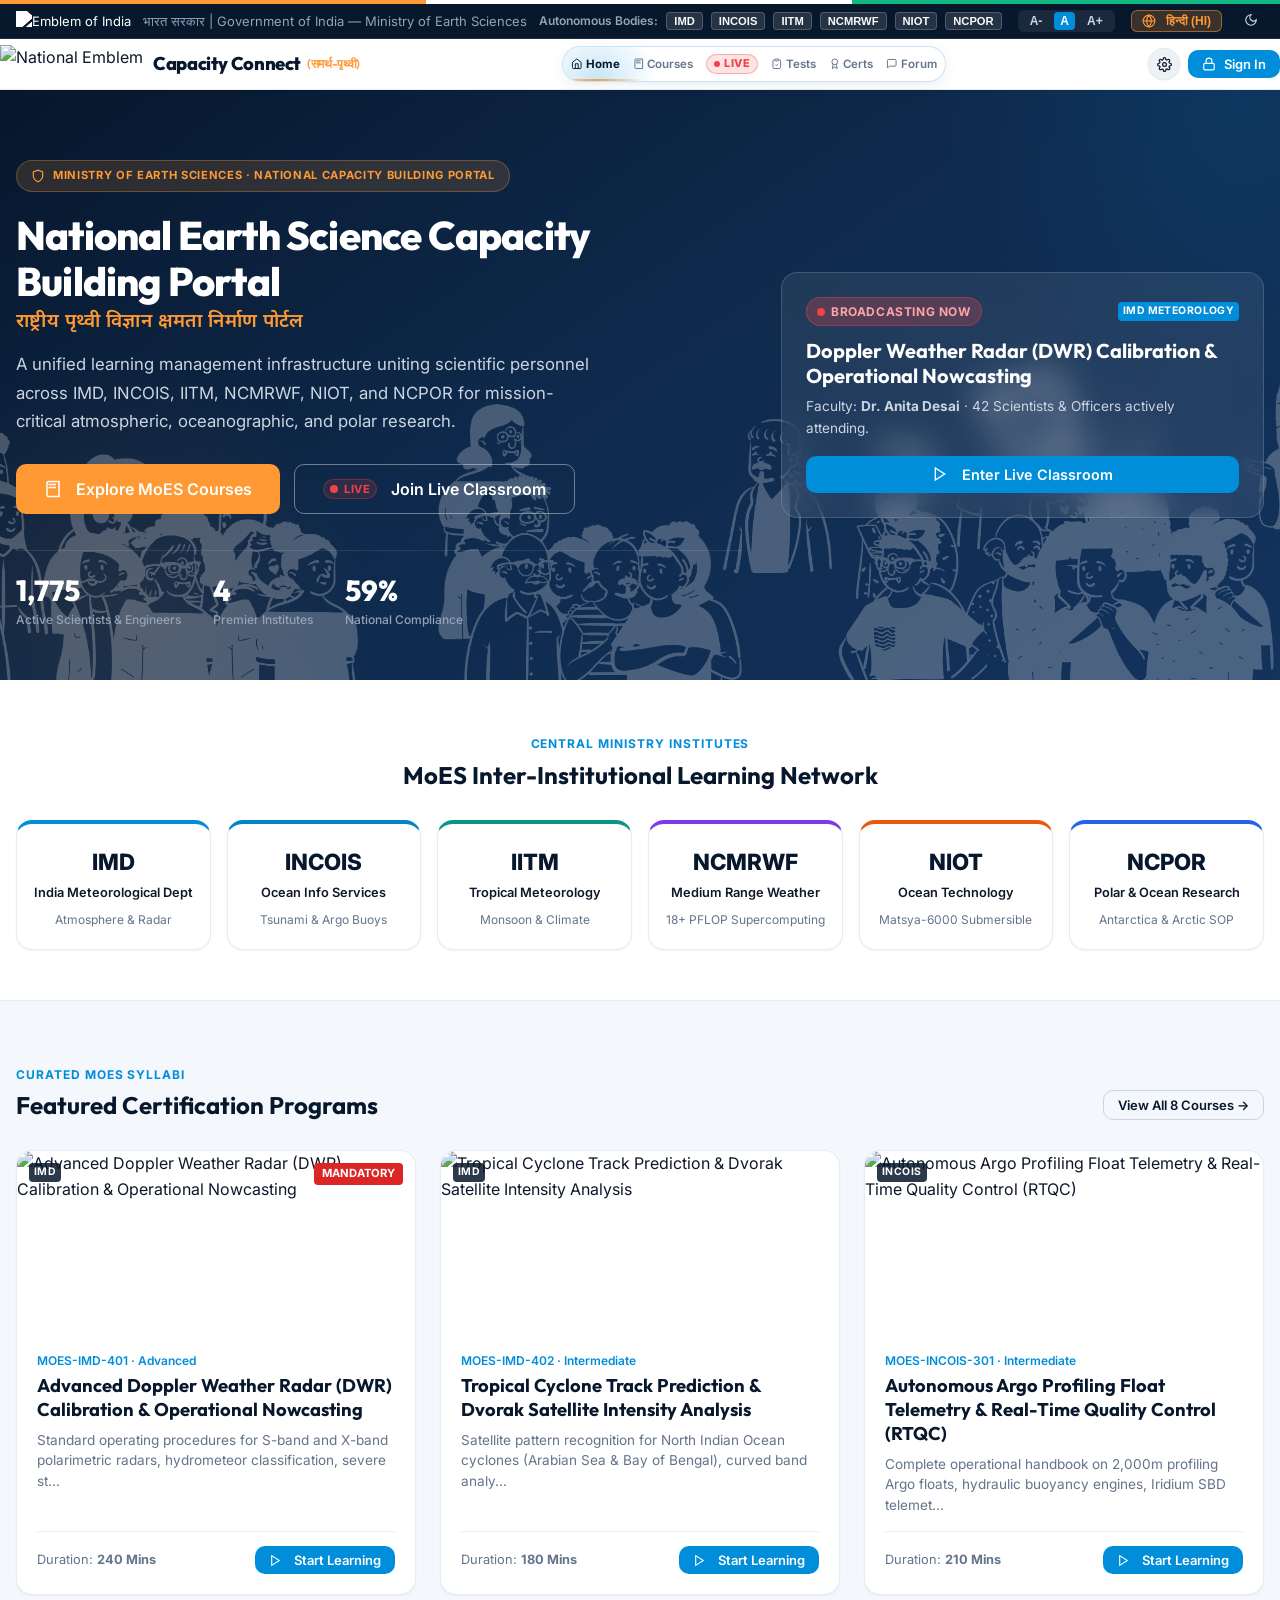
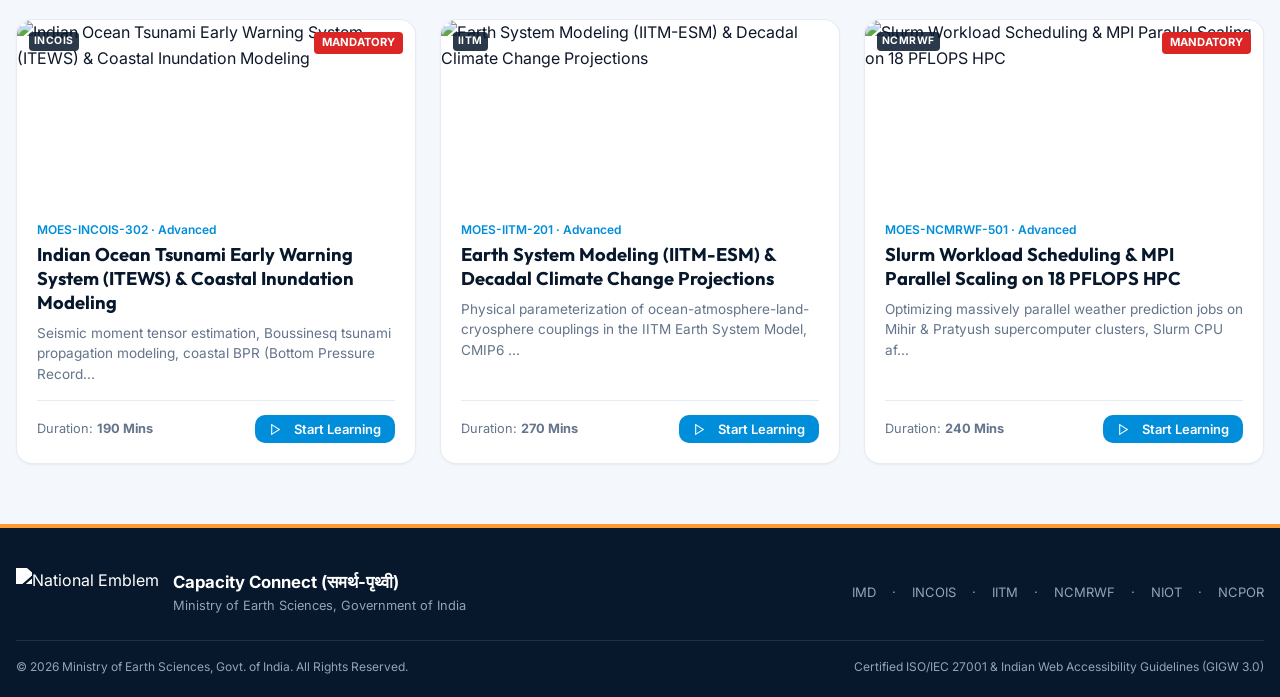
==== commit 1d37573d: "feat: implement admin notification desk, dynamic qr certs, and optimize navbar ui - Add Admin Notifi" ====
--- a/frontend/index.html
+++ b/frontend/index.html
@@ -10,6 +10,9 @@
   <link rel="preconnect" href="https://fonts.googleapis.com">
   <link rel="preconnect" href="https://fonts.gstatic.com" crossorigin>
   <link href="https://fonts.googleapis.com/css2?family=Inter:wght@300;400;500;600;700;800&family=Outfit:wght@400;500;600;700;800&family=Merriweather:ital,wght@0,400;0,700;1,300&display=swap" rel="stylesheet">
+
+  <!-- Favicon -->
+  <link rel="icon" type="image/svg+xml" href="data:image/svg+xml,<svg xmlns='http://www.w3.org/2000/svg' viewBox='0 0 24 24' fill='%23FF9933'><circle cx='12' cy='12' r='10'/></svg>" />
 
   <!-- Application Styles -->
   <link rel="stylesheet" href="./src/styles/theme.css" />
@@ -26,6 +29,9 @@
   <div id="auth-modal-mount"></div>
   <div id="profile-modal-mount"></div>
   <div id="faculty-modal-mount"></div>
+  <div id="settings-modal-mount"></div>
+  <div id="mandate-modal-mount"></div>
+  <div id="cert-verify-modal-mount"></div>
 
   <!-- Footer -->
   <footer style="background: var(--primary-navy); color: #94A3B8; padding: 40px 0 20px; border-top: 4px solid var(--saffron-gold); margin-top: auto;">
@@ -71,6 +77,8 @@
 
   <!-- Core Libraries -->
   <script src="./src/vendor/gsap.min.js"></script>
+  <script src="./src/vendor/qrcode.min.js"></script>
+  <script src="./src/vendor/html2pdf.bundle.min.js"></script>
 
   <!-- Scripts: i18n Engine & Components -->
   <script src="./src/i18n/i18n.js"></script>
@@ -88,6 +96,7 @@
   <script src="./src/components/Leaderboard.js"></script>
   <script src="./src/components/FacultyStudio.js"></script>
   <script src="./src/components/LeaderAnalytics.js"></script>
+  <script src="./src/components/NotificationManager.js"></script>
 
   <!-- Master Application Script -->
   <script src="./src/pages/App.js"></script>
--- a/frontend/src/styles/components.css
+++ b/frontend/src/styles/components.css
@@ -117,8 +117,8 @@
   display: flex;
   justify-content: space-between;
   align-items: center;
-  padding: 8px 0;
-  gap: 12px;
+  padding: 6px 0;
+  gap: 10px;
   width: 100%;
   flex-wrap: nowrap;
 }
@@ -126,20 +126,20 @@
 .brand-section {
   display: flex;
   align-items: center;
-  gap: 12px;
+  gap: 10px;
   flex-shrink: 0;
   min-width: 0;
 }
 
 .brand-emblem {
-  height: 46px;
+  height: 38px;
   width: auto;
   flex-shrink: 0;
   transition: height 0.2s ease;
 }
 
-.brand-text h1 {
-  font-size: 1.25rem;
+.brand-text h1, .brand-text .brand-title {
+  font-size: 1.15rem;
   font-weight: 800;
   letter-spacing: -0.02em;
   color: var(--primary-navy);
@@ -152,30 +152,14 @@
 }
 
 .brand-text .hindi-sub {
-  font-size: 0.8rem;
+  font-size: 0.78rem;
   color: var(--saffron-gold);
   font-weight: 600;
   display: inline-block;
 }
 
 .brand-text .ministry-sub {
-  font-size: 0.72rem;
-  color: var(--text-muted);
-  font-weight: 500;
-  display: block;
-  white-space: nowrap;
-}
-
-@media (max-width: 1450px) {
-  .brand-text .ministry-sub {
-    display: none !important;
-  }
-  .brand-emblem {
-    height: 38px;
-  }
-  .brand-text h1 {
-    font-size: 1.1rem;
-  }
+  display: none !important; /* Concealed in sticky header to keep navbar spacious and unclipped */
 }
 
 .nav-links {
@@ -216,33 +200,37 @@
   display: inline-flex;
   align-items: center;
   gap: 6px;
-  padding: 7px 12px;
+  padding: 5px 10px;
   border-radius: var(--radius-full);
   background: var(--bg-subtle);
   border: 1px solid var(--border-light);
   color: var(--text-main);
-  font-size: 0.8rem;
+  font-size: 0.78rem;
   font-weight: 600;
   cursor: pointer;
   transition: all 0.25s cubic-bezier(0.16, 1, 0.3, 1);
   box-shadow: 0 1px 3px rgba(0, 0, 0, 0.05);
   user-select: none;
   white-space: nowrap;
-}
-
-@media (max-width: 1320px) {
+  flex-shrink: 0;
+}
+
+@media (max-width: 1420px) {
+  .btn-settings-pill .settings-pill-label {
+    display: none !important;
+  }
   .btn-settings-pill {
-    padding: 6px 10px;
-    font-size: 0.77rem;
-  }
-}
-
-@media (max-width: 1180px) {
-  .btn-settings-pill .settings-pill-label {
-    display: none;
-  }
-  .btn-settings-pill {
-    padding: 6px 8px;
+    padding: 6px;
+    width: 32px;
+    height: 32px;
+    justify-content: center;
+    border-radius: 50%;
+  }
+  .profile-info .profile-name {
+    display: none !important;
+  }
+  .user-profile-chip {
+    padding: 2px 6px 2px 2px !important;
   }
 }
 
@@ -832,86 +820,646 @@
   border-color: #A855F7;
 }
 
-/* Official Certificate Guilloche Frame */
+/* ==========================================================================
+   OFFICIAL GOVERNMENT OF INDIA CERTIFICATE SYSTEM (GIGW 3.0 & SOVEREIGN UI)
+   ========================================================================== */
+
+.cert-page-wrapper {
+  padding-top: 24px;
+  padding-bottom: 60px;
+}
+
+.cert-toolbar-card {
+  background: var(--bg-card);
+  border: 1px solid var(--border-color);
+  border-radius: 12px;
+  padding: 16px 24px;
+  margin-bottom: 24px;
+  display: flex;
+  justify-content: space-between;
+  align-items: center;
+  flex-wrap: wrap;
+  gap: 16px;
+  box-shadow: 0 4px 20px rgba(0, 0, 0, 0.05);
+}
+
+.cert-selector-pills {
+  display: flex;
+  gap: 8px;
+  flex-wrap: wrap;
+  align-items: center;
+}
+
+.cert-pill-btn {
+  background: rgba(10, 38, 71, 0.05);
+  border: 1px solid rgba(10, 38, 71, 0.15);
+  padding: 6px 14px;
+  border-radius: 20px;
+  font-size: 0.8rem;
+  font-weight: 600;
+  color: var(--primary-navy);
+  cursor: pointer;
+  transition: all 0.2s ease;
+  display: inline-flex;
+  align-items: center;
+  gap: 6px;
+}
+
+.cert-pill-btn:hover {
+  background: rgba(10, 38, 71, 0.1);
+  border-color: var(--primary-navy);
+}
+
+.cert-pill-btn.active {
+  background: var(--primary-navy);
+  color: #FFFFFF;
+  border-color: var(--primary-navy);
+  box-shadow: 0 2px 8px rgba(10, 38, 71, 0.25);
+}
+
+/* Master Certificate Bounding Box */
 .cert-container {
   background: #FFFDF9;
-  border: 8px double #C4A44D;
-  padding: 40px;
+  background-image: 
+    radial-gradient(#F3EEE1 1px, transparent 1px),
+    linear-gradient(135deg, rgba(255, 255, 255, 0.9) 0%, rgba(253, 251, 246, 0.95) 100%);
+  background-size: 20px 20px, 100% 100%;
+  border: 4px solid #B8860B;
+  padding: 36px 44px;
   position: relative;
-  box-shadow: 0 10px 30px rgba(0, 0, 0, 0.15);
+  box-shadow: 0 16px 48px rgba(0, 0, 0, 0.16), 0 0 0 1px rgba(184, 134, 11, 0.3);
   font-family: var(--font-serif);
   color: #1F2937;
-  border-radius: 8px;
-  max-width: 900px;
+  border-radius: 6px;
+  max-width: 960px;
   margin: 0 auto;
-}
-
+  box-sizing: border-box;
+  overflow: hidden;
+}
+
+/* Inner Guilloche Ornamental Border Frame */
+.cert-inner-frame {
+  position: relative;
+  border: 2px solid #0A2647;
+  padding: 28px 32px;
+  border-radius: 3px;
+  outline: 1px dashed rgba(184, 134, 11, 0.6);
+  outline-offset: -7px;
+  background: rgba(255, 255, 255, 0.75);
+  backdrop-filter: blur(2px);
+}
+
+/* Microprint Security Perimeter Strip */
+.cert-microprint-top,
+.cert-microprint-bottom {
+  font-family: monospace;
+  font-size: 0.52rem;
+  letter-spacing: 0.18em;
+  color: rgba(184, 134, 11, 0.7);
+  text-align: center;
+  text-transform: uppercase;
+  user-select: none;
+  overflow: hidden;
+  white-space: nowrap;
+  margin-bottom: 8px;
+}
+
+.cert-microprint-bottom {
+  margin-top: 14px;
+  margin-bottom: 0;
+}
+
+/* Guilloche Corner Rosettes */
 .cert-corner-ornament {
   position: absolute;
-  width: 32px;
-  height: 32px;
-  border: 2px solid #C4A44D;
-}
-.cert-corner-tl { top: 8px; left: 8px; border-right: none; border-bottom: none; }
-.cert-corner-tr { top: 8px; right: 8px; border-left: none; border-bottom: none; }
-.cert-corner-bl { bottom: 8px; left: 8px; border-right: none; border-top: none; }
-.cert-corner-br { bottom: 8px; right: 8px; border-left: none; border-top: none; }
+  width: 42px;
+  height: 42px;
+  pointer-events: none;
+  z-index: 2;
+}
+
+.cert-corner-tl { top: 6px; left: 6px; }
+.cert-corner-tr { top: 6px; right: 6px; transform: scaleX(-1); }
+.cert-corner-bl { bottom: 6px; left: 6px; transform: scaleY(-1); }
+.cert-corner-br { bottom: 6px; right: 6px; transform: scale(-1); }
+
+/* Ashok Chakra Watermark in Background */
+.cert-watermark {
+  position: absolute;
+  top: 50%;
+  left: 50%;
+  transform: translate(-50%, -50%);
+  width: 320px;
+  height: 320px;
+  opacity: 0.045;
+  pointer-events: none;
+  z-index: 1;
+}
+
+/* Certificate Header */
+.cert-header-block {
+  text-align: center;
+  position: relative;
+  z-index: 3;
+  margin-bottom: 12px;
+}
 
 .cert-emblem {
-  height: 70px;
+  height: 72px;
   display: block;
-  margin: 0 auto 12px;
+  margin: 0 auto 8px;
+  filter: drop-shadow(0 2px 4px rgba(0, 0, 0, 0.1));
+}
+
+.cert-govt-title-hi {
+  font-size: 1.05rem;
+  font-weight: 700;
+  color: #07172C;
+  font-family: var(--font-hindi);
+  letter-spacing: 0.05em;
+  margin-bottom: 2px;
+}
+
+.cert-govt-title-en {
+  font-size: 0.88rem;
+  font-weight: 800;
+  color: #1E3A8A;
+  letter-spacing: 0.14em;
+  text-transform: uppercase;
+  margin-bottom: 4px;
+}
+
+.cert-accreditation-sub {
+  font-size: 0.72rem;
+  font-weight: 700;
+  color: #B45309;
+  letter-spacing: 0.16em;
+  text-transform: uppercase;
+  display: inline-block;
+  padding: 2px 14px;
+  background: rgba(217, 119, 6, 0.08);
+  border: 1px solid rgba(217, 119, 6, 0.25);
+  border-radius: 12px;
+  margin-bottom: 14px;
+}
+
+/* Main Certificate Headline */
+.cert-title-container {
+  text-align: center;
+  position: relative;
+  z-index: 3;
+  margin-bottom: 14px;
+}
+
+.cert-title-rule {
+  display: flex;
+  align-items: center;
+  justify-content: center;
+  gap: 16px;
+  margin: 0 auto;
+}
+
+.cert-title-rule::before,
+.cert-title-rule::after {
+  content: "";
+  height: 1.5px;
+  width: 90px;
+  background: linear-gradient(90deg, transparent, #B8860B, transparent);
 }
 
 .cert-title {
   text-align: center;
-  font-size: 2.2rem;
-  font-weight: 700;
-  letter-spacing: 0.05em;
+  font-size: 1.95rem;
+  font-weight: 800;
+  letter-spacing: 0.06em;
   color: #07172C;
   text-transform: uppercase;
-  margin-bottom: 4px;
-}
-
-.cert-subtitle {
+  font-family: var(--font-heading);
+  margin: 0;
+  line-height: 1.2;
+}
+
+.cert-title-sub-hi {
+  font-size: 0.92rem;
+  color: #4B5563;
+  font-family: var(--font-hindi);
+  margin-top: 4px;
+}
+
+/* Candidate Certification Section */
+.cert-content-body {
+  position: relative;
+  z-index: 3;
   text-align: center;
-  font-size: 0.95rem;
+}
+
+.cert-certifies-text {
+  font-size: 0.98rem;
+  color: #4B5563;
+  font-style: italic;
+  margin: 12px 0 6px;
+}
+
+.cert-candidate-name {
+  font-size: 2.15rem;
+  font-weight: 800;
+  color: #0A2647;
+  font-family: var(--font-heading);
+  letter-spacing: 0.02em;
+  margin: 6px 0 4px;
+  text-shadow: 0 1px 2px rgba(0, 0, 0, 0.08);
+  display: inline-block;
+  position: relative;
+}
+
+.cert-candidate-underline {
+  height: 2px;
+  width: 100%;
+  max-width: 380px;
+  margin: 0 auto 10px;
+  background: linear-gradient(90deg, transparent, #D97706, #B8860B, transparent);
+}
+
+.cert-candidate-credentials {
+  font-size: 0.88rem;
+  color: #374151;
+  font-weight: 600;
+  margin-bottom: 12px;
+}
+
+.cert-citation-paragraph {
+  font-size: 0.94rem;
+  color: #4B5563;
+  max-width: 720px;
+  margin: 0 auto 12px;
+  line-height: 1.6;
+}
+
+.cert-course-badge-box {
+  background: linear-gradient(135deg, rgba(10, 38, 71, 0.04) 0%, rgba(217, 119, 6, 0.06) 100%);
+  border: 1px solid rgba(184, 134, 11, 0.35);
+  border-radius: 8px;
+  padding: 12px 24px;
+  display: inline-block;
+  margin: 6px auto 14px;
+  max-width: 780px;
+}
+
+.cert-course-title {
+  color: #07172C;
+  font-size: 1.28rem;
+  font-weight: 800;
+  font-family: var(--font-heading);
+  margin: 0;
+  line-height: 1.35;
+}
+
+.cert-score-chip {
+  display: inline-flex;
+  align-items: center;
+  gap: 8px;
+  margin-top: 6px;
+  background: #DCFCE7;
+  border: 1px solid #16A34A;
+  color: #15803D;
+  padding: 3px 12px;
+  border-radius: 14px;
+  font-size: 0.78rem;
+  font-weight: 700;
+}
+
+/* Certificate Lower Section: Seals, QR & Signatures */
+.cert-lower-grid {
+  display: grid;
+  grid-template-columns: 180px 1fr 180px;
+  align-items: flex-end;
+  gap: 16px;
+  margin-top: 24px;
+  padding-top: 18px;
+  border-top: 1.5px solid rgba(184, 134, 11, 0.3);
+  position: relative;
+  z-index: 3;
+}
+
+/* Left Column: QR Code & Verification Info */
+.cert-qr-wrapper {
+  text-align: left;
+}
+
+.cert-qrcode-box {
+  width: 96px;
+  height: 96px;
+  background: #FFFFFF;
+  padding: 4px;
+  border: 1.5px solid #CBD5E1;
+  border-radius: 6px;
+  box-shadow: 0 4px 12px rgba(0, 0, 0, 0.08);
+  display: flex;
+  align-items: center;
+  justify-content: center;
+  cursor: pointer;
+  transition: transform 0.2s ease, box-shadow 0.2s ease;
+}
+
+.cert-qrcode-box:hover {
+  transform: scale(1.04);
+  box-shadow: 0 6px 16px rgba(0, 141, 218, 0.25);
+  border-color: var(--ocean-cyan);
+}
+
+.cert-qrcode-box canvas,
+.cert-qrcode-box img {
+  width: 100% !important;
+  height: 100% !important;
+  display: block;
+}
+
+.cert-qr-instructions {
+  font-size: 0.65rem;
   color: #6B7280;
-  letter-spacing: 0.1em;
+  font-weight: 700;
+  margin-top: 6px;
+  line-height: 1.25;
+}
+
+/* Center Column: 3D Embossed Sovereign Golden Seal & Security Hash */
+.cert-center-stamp-col {
+  text-align: center;
+  display: flex;
+  flex-direction: column;
+  align-items: center;
+  justify-content: center;
+}
+
+/* 3D Golden Medallion Seal */
+.cert-gold-seal {
+  width: 90px;
+  height: 90px;
+  position: relative;
+  border-radius: 50%;
+  background: radial-gradient(circle at 35% 35%, #FFF2A3 0%, #D4AF37 35%, #AA771C 75%, #6B4C08 100%);
+  box-shadow: 0 6px 18px rgba(138, 90, 8, 0.45), inset 0 2px 4px rgba(255, 255, 255, 0.8), inset 0 -3px 6px rgba(0, 0, 0, 0.5);
+  display: flex;
+  align-items: center;
+  justify-content: center;
+  margin: 0 auto 8px;
+  user-select: none;
+}
+
+.cert-gold-seal-inner {
+  width: 78px;
+  height: 78px;
+  border-radius: 50%;
+  border: 1.5px dashed rgba(255, 248, 220, 0.95);
+  display: flex;
+  flex-direction: column;
+  align-items: center;
+  justify-content: center;
+  text-align: center;
+  padding: 4px;
+}
+
+.cert-seal-starburst {
+  position: absolute;
+  top: -4px;
+  left: -4px;
+  right: -4px;
+  bottom: -4px;
+  border-radius: 50%;
+  border: 2px dotted rgba(212, 175, 55, 0.8);
+  pointer-events: none;
+}
+
+.cert-seal-text-top {
+  font-size: 0.46rem;
+  font-weight: 800;
+  letter-spacing: 0.08em;
+  color: #382402;
   text-transform: uppercase;
-  margin-bottom: 24px;
-}
-
-.cert-candidate {
-  text-align: center;
-  font-size: 1.85rem;
-  font-weight: 700;
-  color: #B45309;
-  text-decoration: underline;
-  text-underline-offset: 6px;
-  margin: 16px 0;
-  font-family: var(--font-heading);
-}
-
-.cert-footer-row {
-  display: flex;
-  justify-content: space-between;
-  align-items: flex-end;
-  margin-top: 40px;
-  padding-top: 20px;
-  border-top: 1px solid #E5E7EB;
-}
-
-.cert-qr-box {
-  text-align: center;
+}
+
+.cert-seal-icon {
+  width: 24px;
+  height: 24px;
+  margin: 2px 0;
+  filter: drop-shadow(0 1px 1px rgba(255, 255, 255, 0.6));
+}
+
+.cert-seal-text-bottom {
+  font-size: 0.46rem;
+  font-weight: 800;
+  color: #382402;
+  letter-spacing: 0.06em;
+  text-transform: uppercase;
+}
+
+.cert-seal-ribbons {
+  position: absolute;
+  bottom: -14px;
+  display: flex;
+  gap: 6px;
+  z-index: -1;
+}
+
+.cert-ribbon-tail {
+  width: 14px;
+  height: 22px;
+  clip-path: polygon(0 0, 100% 0, 100% 100%, 50% 80%, 0 100%);
+}
+
+.cert-ribbon-tail.navy { background: #0A2647; }
+.cert-ribbon-tail.saffron { background: #D97706; }
+
+.cert-meta-id {
+  font-size: 0.78rem;
+  font-weight: 800;
+  color: #07172C;
+  letter-spacing: 0.04em;
+  margin-bottom: 2px;
 }
 
 .cert-hash-stamp {
   font-family: monospace;
-  font-size: 0.6875rem;
-  color: #9CA3AF;
+  font-size: 0.62rem;
+  color: #64748B;
+  background: rgba(10, 38, 71, 0.05);
+  padding: 2px 8px;
+  border-radius: 4px;
+  border: 1px solid rgba(10, 38, 71, 0.1);
   word-break: break-all;
-  max-width: 300px;
+  max-width: 280px;
+  cursor: pointer;
+  transition: all 0.2s ease;
+}
+
+.cert-hash-stamp:hover {
+  background: rgba(10, 38, 71, 0.1);
+  color: var(--primary-navy);
+}
+
+.cert-issue-date {
+  font-size: 0.68rem;
+  color: #6B7280;
+  margin-top: 4px;
+  font-weight: 600;
+}
+
+/* Right Column: Dual Digital Signatures */
+.cert-signatories-col {
+  text-align: right;
+  display: flex;
+  flex-direction: column;
+  align-items: flex-end;
+}
+
+.cert-signature-block {
+  margin-bottom: 12px;
+  text-align: right;
+}
+
+.cert-signature-svg {
+  height: 38px;
+  width: 140px;
+  display: block;
+  margin-left: auto;
+  filter: drop-shadow(0 1px 1px rgba(0, 0, 0, 0.1));
+}
+
+.cert-sign-rule {
+  border-bottom: 1.5px solid #1F2937;
+  width: 150px;
+  margin: 2px 0 4px auto;
+}
+
+.cert-sign-name {
+  font-weight: 700;
+  font-size: 0.82rem;
+  color: #07172C;
+}
+
+.cert-sign-title {
+  font-size: 0.66rem;
+  color: #64748B;
+  line-height: 1.3;
+}
+
+/* Verification Modal Backdrop & Dialog */
+.cert-verify-modal-backdrop {
+  position: fixed;
+  inset: 0;
+  background: rgba(7, 23, 44, 0.75);
+  backdrop-filter: blur(8px);
+  z-index: 10000;
+  display: flex;
+  align-items: center;
+  justify-content: center;
+  padding: 20px;
+  animation: fadeIn 0.25s ease-out;
+}
+
+.cert-verify-dialog {
+  background: #FFFFFF;
+  border-radius: 16px;
+  max-width: 580px;
+  width: 100%;
+  box-shadow: 0 24px 64px rgba(0, 0, 0, 0.35);
+  border: 1px solid rgba(184, 134, 11, 0.4);
+  overflow: hidden;
+  animation: scaleUp 0.3s cubic-bezier(0.16, 1, 0.3, 1);
+}
+
+.cert-verify-dialog-header {
+  background: linear-gradient(135deg, var(--primary-navy) 0%, #0A2647 100%);
+  color: #FFFFFF;
+  padding: 20px 24px;
+  display: flex;
+  justify-content: space-between;
+  align-items: center;
+}
+
+.cert-verify-dialog-body {
+  padding: 24px;
+}
+
+/* ==========================================================================
+   PRINT MEDIA RULES — ENSURE ONLY THE CERTIFICATE PRINTS (NO SCREEN CLUTTER)
+   ========================================================================== */
+
+@media print {
+  @page {
+    size: landscape;
+    margin: 0;
+  }
+
+  html, body {
+    width: 100% !important;
+    height: 100% !important;
+    margin: 0 !important;
+    padding: 0 !important;
+    background: #FFFFFF !important;
+    color: #000000 !important;
+    -webkit-print-color-adjust: exact !important;
+    print-color-adjust: exact !important;
+  }
+
+  /* Hide all surrounding page UI */
+  #navbar-mount,
+  header,
+  footer,
+  .gov-top-bar,
+  .tricolor-stripe,
+  .main-navbar,
+  .cert-toolbar-card,
+  .cert-selector-pills,
+  .card,
+  #verify-lookup-result,
+  .modal-backdrop,
+  .cert-verify-modal-backdrop,
+  #moes-app-toast,
+  .font-resizer,
+  .institute-ticker {
+    display: none !important;
+    visibility: hidden !important;
+  }
+
+  /* Make main container unconstrained */
+  #main-content-mount,
+  .cert-page-wrapper,
+  .app-container {
+    padding: 0 !important;
+    margin: 0 !important;
+    max-width: 100% !important;
+    width: 100% !important;
+  }
+
+  /* Full Landscape Page Certificate */
+  .cert-container,
+  #printable-certificate {
+    position: fixed !important;
+    top: 0 !important;
+    left: 0 !important;
+    width: 100vw !important;
+    height: 100vh !important;
+    max-width: 100vw !important;
+    max-height: 100vh !important;
+    margin: 0 !important;
+    padding: 24px !important;
+    border: 4px solid #B8860B !important;
+    box-shadow: none !important;
+    border-radius: 0 !important;
+    box-sizing: border-box !important;
+    background: #FFFDF9 !important;
+    -webkit-print-color-adjust: exact !important;
+    print-color-adjust: exact !important;
+    page-break-inside: avoid !important;
+    break-inside: avoid !important;
+  }
+
+  .cert-inner-frame {
+    height: calc(100% - 20px) !important;
+    box-sizing: border-box !important;
+    padding: 20px 24px !important;
+  }
 }
 
 /* Skill Heatmap Grid */
@@ -1966,6 +2514,7 @@
   color: var(--saffron-gold) !important;
   font-weight: 700 !important;
   border: 1px solid rgba(255, 153, 51, 0.28) !important;
+  padding: 3px 7px !important;
   transition: all 0.2s ease-in-out;
 }
 
@@ -2025,24 +2574,30 @@
   flex: 1 1 auto;
   min-width: 0;
   position: relative;
-  margin: 0 6px;
+  margin: 0 4px;
 }
 
 .spotlight-nav {
   position: relative;
   display: flex;
   align-items: center;
-  height: 42px;
+  height: 36px;
   border-radius: 9999px;
-  background: rgba(255, 255, 255, 0.85);
+  background: rgba(255, 255, 255, 0.94);
   backdrop-filter: blur(16px);
   -webkit-backdrop-filter: blur(16px);
-  border: 1px solid rgba(0, 141, 218, 0.2);
-  box-shadow: 0 4px 20px -2px rgba(0, 40, 80, 0.08), 0 2px 6px -1px rgba(0, 0, 0, 0.04);
-  padding: 0 4px;
-  overflow: hidden;
+  border: 1px solid rgba(0, 141, 218, 0.22);
+  box-shadow: 0 4px 18px -2px rgba(0, 40, 80, 0.08), 0 2px 6px -1px rgba(0, 0, 0, 0.04);
+  padding: 0 3px;
+  overflow-x: auto;
+  overflow-y: hidden;
+  scrollbar-width: none;
+  -ms-overflow-style: none;
+  scroll-behavior: smooth;
   max-width: 100%;
-  transition: all 0.3s cubic-bezier(0.16, 1, 0.3, 1);
+  white-space: nowrap;
+  -webkit-overflow-scrolling: touch;
+  transition: all 0.25s cubic-bezier(0.16, 1, 0.3, 1);
   --spotlight-x: 50%;
   --ambience-x: 50%;
   --spotlight-color: rgba(0, 141, 218, 0.16);
@@ -2050,8 +2605,12 @@
   --ambience-glow: rgba(0, 141, 218, 0.25);
 }
 
+.spotlight-nav::-webkit-scrollbar {
+  display: none;
+}
+
 body.dark-mode .spotlight-nav {
-  background: rgba(15, 23, 42, 0.8);
+  background: rgba(15, 23, 42, 0.88);
   border-color: rgba(255, 255, 255, 0.14);
   box-shadow: 0 8px 32px -4px rgba(0, 0, 0, 0.45), 0 0 15px rgba(56, 189, 248, 0.12);
   --spotlight-color: rgba(56, 189, 248, 0.24);
@@ -2070,24 +2629,32 @@
   position: relative;
   z-index: 10;
   white-space: nowrap;
+  flex-wrap: nowrap;
 }
 
 .spotlight-nav .nav-link {
   position: relative;
   display: flex;
   align-items: center;
-  gap: 5px;
-  padding: 5px 11px;
-  font-size: 0.8125rem;
+  gap: 4px;
+  padding: 3px 7px;
+  font-size: 0.76rem;
   font-weight: 600;
   color: var(--text-muted);
   border-radius: 9999px;
   background: transparent;
-  transition: color 0.2s ease, transform 0.15s ease, background 0.2s ease;
+  transition: color 0.15s ease, background 0.15s ease, transform 0.15s ease;
   white-space: nowrap;
   user-select: none;
   text-decoration: none;
   cursor: pointer;
+  flex-shrink: 0;
+}
+
+.spotlight-nav .nav-link svg {
+  width: 12.5px;
+  height: 12.5px;
+  flex-shrink: 0;
 }
 
 .spotlight-nav .nav-link:hover {
@@ -2111,54 +2678,42 @@
   background: transparent;
 }
 
-/* Nav Short Text Switching for Responsive Density */
-.nav-text-short {
-  display: none;
-}
-.nav-text-full {
-  display: inline;
-}
-
-@media (max-width: 1400px) {
-  .spotlight-nav {
-    height: 38px;
-    padding: 0 3px;
-  }
+.spotlight-nav .live-badge {
+  display: inline-flex;
+  align-items: center;
+  gap: 4px;
+  padding: 2px 7px;
+  font-size: 0.68rem;
+  font-weight: 800;
+  border-radius: 9999px;
+  background: rgba(239, 68, 68, 0.15);
+  color: var(--emergency-red);
+  border: 1px solid rgba(239, 68, 68, 0.35);
+  line-height: 1.2;
+}
+
+.spotlight-nav .live-badge .pulse-dot {
+  width: 6px;
+  height: 6px;
+}
+
+@media (max-width: 1280px) {
   .spotlight-nav .nav-link {
-    padding: 4px 7px;
-    font-size: 0.77rem;
-    gap: 4px;
+    padding: 2.5px 5.5px;
+    font-size: 0.72rem;
+    gap: 3px;
   }
   .spotlight-nav .nav-link svg {
-    width: 13px;
-    height: 13px;
-  }
-  .nav-text-full {
-    display: none !important;
-  }
-  .nav-text-short {
-    display: inline !important;
-  }
-  .spotlight-nav .live-badge {
-    padding: 1px 5px;
-    font-size: 0.65rem;
-    gap: 3px;
-  }
-  .spotlight-nav .live-badge .pulse-dot {
-    width: 6px;
-    height: 6px;
-  }
-}
-
-@media (max-width: 1220px) {
-  .spotlight-nav {
-    overflow-x: auto;
-    overflow-y: hidden;
-    scrollbar-width: none;
-    -ms-overflow-style: none;
-  }
-  .spotlight-nav::-webkit-scrollbar {
-    display: none;
+    width: 11.5px;
+    height: 11.5px;
+  }
+}
+
+@media (max-width: 1140px) {
+  .spotlight-nav .nav-link {
+    padding: 2px 4px;
+    font-size: 0.70rem;
+    gap: 2px;
   }
 }
 
@@ -2674,5 +3229,500 @@
   box-shadow: 0 25px 60px -15px rgba(0, 20, 50, 0.45);
 }
 
-
-
+/* ====================================================================
+   EXECUTIVE INTELLIGENCE DASHBOARD & MINISTERIAL MANDATE MODAL STYLES
+   Capacity Connect — Ministry of Earth Sciences (MoES)
+   ==================================================================== */
+
+/* Live Telemetry Ticker Bar */
+.leader-telemetry-bar {
+  display: flex;
+  align-items: center;
+  justify-content: space-between;
+  background: rgba(15, 23, 42, 0.95);
+  border: 1px solid rgba(56, 189, 248, 0.25);
+  border-radius: 12px;
+  padding: 10px 18px;
+  margin-bottom: 20px;
+  color: #E2E8F0;
+  box-shadow: 0 4px 20px rgba(0, 0, 0, 0.25);
+  flex-wrap: wrap;
+  gap: 12px;
+}
+
+.leader-live-indicator {
+  display: inline-flex;
+  align-items: center;
+  gap: 8px;
+  font-size: 0.76rem;
+  font-weight: 800;
+  letter-spacing: 0.5px;
+  color: #38BDF8;
+  text-transform: uppercase;
+}
+
+.leader-pulse-glow {
+  width: 9px;
+  height: 9px;
+  border-radius: 50%;
+  background: #10B981;
+  box-shadow: 0 0 10px #10B981;
+  animation: leaderPulse 1.8s infinite;
+}
+
+@keyframes leaderPulse {
+  0% { transform: scale(0.95); box-shadow: 0 0 0 0 rgba(16, 185, 129, 0.7); }
+  70% { transform: scale(1.15); box-shadow: 0 0 0 8px rgba(16, 185, 129, 0); }
+  100% { transform: scale(0.95); box-shadow: 0 0 0 0 rgba(16, 185, 129, 0); }
+}
+
+.leader-clock-chip {
+  font-family: 'JetBrains Mono', 'Courier New', monospace;
+  font-weight: 700;
+  font-size: 0.85rem;
+  background: rgba(255, 255, 255, 0.08);
+  border: 1px solid rgba(255, 255, 255, 0.15);
+  padding: 4px 10px;
+  border-radius: 6px;
+  color: #F8FAFC;
+  letter-spacing: 0.5px;
+}
+
+.leader-ticker-track {
+  flex: 1;
+  min-width: 260px;
+  overflow: hidden;
+  height: 22px;
+  position: relative;
+}
+
+.leader-ticker-content {
+  display: inline-block;
+  white-space: nowrap;
+  font-size: 0.8rem;
+  color: #94A3B8;
+  animation: leaderTickerScroll 30s linear infinite;
+}
+
+.leader-ticker-content:hover {
+  animation-play-state: paused;
+}
+
+@keyframes leaderTickerScroll {
+  0% { transform: translateX(100%); }
+  100% { transform: translateX(-100%); }
+}
+
+/* Modal Overlay & Container */
+.mandate-modal-backdrop {
+  position: fixed;
+  inset: 0;
+  background: rgba(7, 15, 30, 0.82);
+  backdrop-filter: blur(14px);
+  -webkit-backdrop-filter: blur(14px);
+  z-index: 2000;
+  display: flex;
+  align-items: center;
+  justify-content: center;
+  padding: 20px;
+  opacity: 0;
+  pointer-events: none;
+  transition: opacity 0.3s cubic-bezier(0.16, 1, 0.3, 1);
+}
+
+.mandate-modal-backdrop.active {
+  opacity: 1;
+  pointer-events: auto;
+}
+
+.mandate-modal-card {
+  background: linear-gradient(145deg, #0F172A 0%, #1E293B 100%);
+  border: 1px solid rgba(255, 255, 255, 0.15);
+  box-shadow: 0 30px 80px -15px rgba(0, 0, 0, 0.6), 0 0 0 1px rgba(255, 153, 51, 0.2);
+  border-radius: 20px;
+  width: 100%;
+  max-width: 820px;
+  max-height: 92vh;
+  overflow-y: auto;
+  color: #F8FAFC;
+  transform: translateY(30px) scale(0.96);
+  transition: transform 0.35s cubic-bezier(0.16, 1, 0.3, 1);
+}
+
+.mandate-modal-backdrop.active .mandate-modal-card {
+  transform: translateY(0) scale(1);
+}
+
+/* Modal Header */
+.mandate-modal-header {
+  padding: 24px 28px;
+  border-bottom: 1px solid rgba(255, 255, 255, 0.1);
+  display: flex;
+  justify-content: space-between;
+  align-items: flex-start;
+  position: relative;
+  background: linear-gradient(90deg, rgba(239, 68, 68, 0.12) 0%, rgba(15, 23, 42, 0) 100%);
+}
+
+.mandate-modal-body {
+  padding: 28px;
+  display: flex;
+  flex-direction: column;
+  gap: 22px;
+}
+
+/* Competency Domain Snapshot Preview */
+.mandate-summary-box {
+  background: rgba(255, 255, 255, 0.04);
+  border: 1px solid rgba(255, 255, 255, 0.12);
+  border-radius: 14px;
+  padding: 18px 20px;
+  display: grid;
+  grid-template-columns: repeat(auto-fit, minmax(180px, 1fr));
+  gap: 16px;
+  align-items: center;
+}
+
+/* Institutes Selector Grid */
+.mandate-inst-grid {
+  display: grid;
+  grid-template-columns: repeat(auto-fill, minmax(220px, 1fr));
+  gap: 10px;
+}
+
+.mandate-inst-chip {
+  display: flex;
+  align-items: center;
+  gap: 10px;
+  padding: 10px 14px;
+  border-radius: 10px;
+  background: rgba(255, 255, 255, 0.05);
+  border: 1px solid rgba(255, 255, 255, 0.15);
+  cursor: pointer;
+  transition: all 0.2s ease;
+  user-select: none;
+}
+
+.mandate-inst-chip:hover {
+  background: rgba(255, 255, 255, 0.09);
+  border-color: rgba(56, 189, 248, 0.4);
+}
+
+.mandate-inst-chip.selected {
+  background: rgba(239, 68, 68, 0.18);
+  border-color: #EF4444;
+  box-shadow: 0 0 12px rgba(239, 68, 68, 0.25);
+}
+
+/* Deadline Pills */
+.mandate-deadline-group {
+  display: flex;
+  gap: 10px;
+  flex-wrap: wrap;
+}
+
+.mandate-deadline-pill {
+  padding: 8px 16px;
+  border-radius: 8px;
+  background: rgba(255, 255, 255, 0.06);
+  border: 1px solid rgba(255, 255, 255, 0.15);
+  font-size: 0.82rem;
+  font-weight: 700;
+  cursor: pointer;
+  transition: all 0.2s ease;
+  color: #CBD5E1;
+}
+
+.mandate-deadline-pill:hover {
+  background: rgba(255, 255, 255, 0.12);
+  color: #FFF;
+}
+
+.mandate-deadline-pill.active {
+  background: linear-gradient(135deg, #FF9933 0%, #EA580C 100%);
+  border-color: #F97316;
+  color: #FFF;
+  box-shadow: 0 4px 14px rgba(249, 115, 22, 0.35);
+}
+
+/* Directive Enforced Pill */
+.badge-mandate-active {
+  display: inline-flex;
+  align-items: center;
+  gap: 6px;
+  background: rgba(16, 185, 129, 0.16);
+  color: #10B981;
+  border: 1px solid #10B981;
+  font-size: 0.74rem;
+  font-weight: 800;
+  padding: 4px 10px;
+  border-radius: 6px;
+  letter-spacing: 0.4px;
+  box-shadow: 0 0 12px rgba(16, 185, 129, 0.3);
+  animation: pulseMandate 2.5s infinite;
+}
+
+@keyframes pulseMandate {
+  0% { box-shadow: 0 0 6px rgba(16, 185, 129, 0.3); }
+  50% { box-shadow: 0 0 16px rgba(16, 185, 129, 0.6); }
+  100% { box-shadow: 0 0 6px rgba(16, 185, 129, 0.3); }
+}
+
+/* Executive Toast */
+.leader-exec-toast {
+  position: fixed;
+  top: 30px;
+  right: 30px;
+  z-index: 3000;
+  background: #0F172A;
+  border: 1px solid #10B981;
+  box-shadow: 0 20px 45px rgba(0, 0, 0, 0.45), 0 0 25px rgba(16, 185, 129, 0.25);
+  border-radius: 14px;
+  padding: 16px 22px;
+  color: #FFF;
+  display: flex;
+  align-items: center;
+  gap: 14px;
+  max-width: 460px;
+  transform: translateX(120%);
+  transition: transform 0.4s cubic-bezier(0.16, 1, 0.3, 1);
+}
+
+.leader-exec-toast.visible {
+  transform: translateX(0);
+}
+
+/* Number transition effect */
+.metric-count-up {
+  transition: all 0.6s cubic-bezier(0.16, 1, 0.3, 1);
+}
+
+/* Quick Filter Tabs for Remediation */
+.leader-filter-pills {
+  display: flex;
+  gap: 8px;
+  flex-wrap: wrap;
+  margin-bottom: 14px;
+}
+
+.leader-filter-pill {
+  padding: 5px 12px;
+  border-radius: 20px;
+  font-size: 0.76rem;
+  font-weight: 700;
+  cursor: pointer;
+  background: rgba(0, 0, 0, 0.04);
+  color: var(--text-muted);
+  border: 1px solid var(--border-medium);
+  transition: all 0.2s ease;
+}
+
+.leader-filter-pill:hover {
+  background: rgba(0, 141, 218, 0.08);
+  color: var(--primary-navy);
+}
+
+.leader-filter-pill.active {
+  background: var(--primary-navy);
+  color: #FFF;
+  border-color: var(--primary-navy);
+}
+
+/* Gazette Official Document Modal */
+.gazette-modal-card {
+  background: #FFF;
+  color: #0F172A;
+  border: 2px solid #D4AF37;
+  border-radius: 16px;
+  width: 100%;
+  max-width: 780px;
+  max-height: 90vh;
+  overflow-y: auto;
+  box-shadow: 0 25px 70px rgba(0, 0, 0, 0.5);
+  padding: 36px 42px;
+  position: relative;
+  font-family: 'Merriweather', Georgia, serif;
+}
+
+.gazette-header {
+  text-align: center;
+  border-bottom: 3px double #0F172A;
+  padding-bottom: 20px;
+  margin-bottom: 24px;
+}
+
+.gazette-emblem {
+  height: 58px;
+  margin: 0 auto 10px auto;
+  display: block;
+}
+
+.gazette-seal-box {
+  display: flex;
+  justify-content: space-between;
+  align-items: flex-end;
+  border-top: 1px solid #CBD5E1;
+  padding-top: 20px;
+  margin-top: 28px;
+  font-family: var(--font-sans);
+}
+
+/* Dark Mode Overrides for Leader Analytics */
+body.dark-mode .leader-filter-pill {
+  background: rgba(255, 255, 255, 0.06);
+  color: #94A3B8;
+  border-color: rgba(255, 255, 255, 0.15);
+}
+
+body.dark-mode .leader-filter-pill:hover {
+  background: rgba(56, 189, 248, 0.15);
+  color: #FFF;
+}
+
+body.dark-mode .leader-filter-pill.active {
+  background: #38BDF8;
+  color: #0F172A;
+  border-color: #38BDF8;
+}
+
+body.dark-mode .card.remediation-card {
+  background: rgba(127, 29, 29, 0.15) !important;
+  border-color: rgba(239, 68, 68, 0.35) !important;
+}
+
+body.dark-mode .remediation-table-head {
+  background: rgba(127, 29, 29, 0.3) !important;
+}
+
+body.dark-mode .gazette-modal-card {
+  background: #1E293B;
+  color: #F8FAFC;
+  border-color: #F59E0B;
+}
+
+body.dark-mode .gazette-header {
+  border-bottom-color: #F59E0B;
+}
+
+body.dark-mode .gazette-emblem {
+  filter: brightness(0) invert(1);
+}
+
+/* ====================================================================
+   NOTIFICATION MANAGER & DUAL CIRCULAR TOGGLE COMPONENT STYLES
+   ==================================================================== */
+.btn-toggle-circle {
+  width: 36px;
+  height: 36px;
+  border-radius: 50%;
+  display: inline-flex;
+  align-items: center;
+  justify-content: center;
+  border: 1.5px solid #CBD5E1;
+  background: #F8FAFC;
+  color: #94A3B8;
+  cursor: pointer;
+  outline: none;
+  padding: 0;
+  transition: all 0.22s cubic-bezier(0.16, 1, 0.3, 1);
+  position: relative;
+  box-shadow: 0 1px 2px rgba(0, 0, 0, 0.04);
+}
+
+.btn-toggle-circle:hover {
+  transform: scale(1.08);
+  border-color: #94A3B8;
+  color: #64748B;
+  background: #F1F5F9;
+}
+
+.btn-toggle-circle:active {
+  transform: scale(0.92);
+}
+
+/* Email Active State (Cyan/Ocean Glow) */
+.btn-toggle-email.active {
+  background: rgba(2, 132, 199, 0.12);
+  border: 2px solid #0284C7;
+  color: #0284C7;
+  box-shadow: 0 0 12px rgba(2, 132, 199, 0.28);
+}
+
+.btn-toggle-email.active:hover {
+  background: rgba(2, 132, 199, 0.2);
+  border-color: #0369A1;
+  color: #0369A1;
+  box-shadow: 0 0 16px rgba(2, 132, 199, 0.4);
+}
+
+/* WhatsApp Active State (WhatsApp Emerald Glow) */
+.btn-toggle-whatsapp.active {
+  background: rgba(34, 197, 94, 0.14);
+  border: 2px solid #16A34A;
+  color: #16A34A;
+  box-shadow: 0 0 12px rgba(34, 197, 94, 0.32);
+}
+
+.btn-toggle-whatsapp.active:hover {
+  background: rgba(34, 197, 94, 0.22);
+  border-color: #15803D;
+  color: #15803D;
+  box-shadow: 0 0 16px rgba(34, 197, 94, 0.45);
+}
+
+/* Active Quick Template Pill */
+.btn-quick-template.active {
+  background: var(--primary-navy) !important;
+  color: #FFFFFF !important;
+  border-color: var(--primary-navy) !important;
+}
+
+/* Dark Mode Overrides for Notification Manager */
+body.dark-mode .btn-toggle-circle {
+  background: rgba(255, 255, 255, 0.06);
+  border-color: rgba(255, 255, 255, 0.18);
+  color: #64748B;
+}
+
+body.dark-mode .btn-toggle-circle:hover {
+  background: rgba(255, 255, 255, 0.12);
+  color: #94A3B8;
+  border-color: rgba(255, 255, 255, 0.3);
+}
+
+body.dark-mode .btn-toggle-email.active {
+  background: rgba(56, 189, 248, 0.18);
+  border-color: #38BDF8;
+  color: #38BDF8;
+  box-shadow: 0 0 14px rgba(56, 189, 248, 0.38);
+}
+
+body.dark-mode .btn-toggle-whatsapp.active {
+  background: rgba(34, 197, 94, 0.2);
+  border-color: #4ADE80;
+  color: #4ADE80;
+  box-shadow: 0 0 14px rgba(34, 197, 94, 0.38);
+}
+
+body.dark-mode .composer-reach-box {
+  background: rgba(15, 23, 42, 0.6) !important;
+  border-color: rgba(255, 255, 255, 0.14) !important;
+  color: #CBD5E1 !important;
+}
+
+body.dark-mode .whatsapp-bubble-preview {
+  background: #111B21 !important;
+  border-color: rgba(255, 255, 255, 0.1) !important;
+}
+
+body.dark-mode .whatsapp-bubble-preview > div {
+  background: #202C33 !important;
+  color: #E9EDEF !important;
+}
+
+body.dark-mode .whatsapp-bubble-preview #preview-bubble-message {
+  color: #D1D5DB !important;
+}
+
+
+
